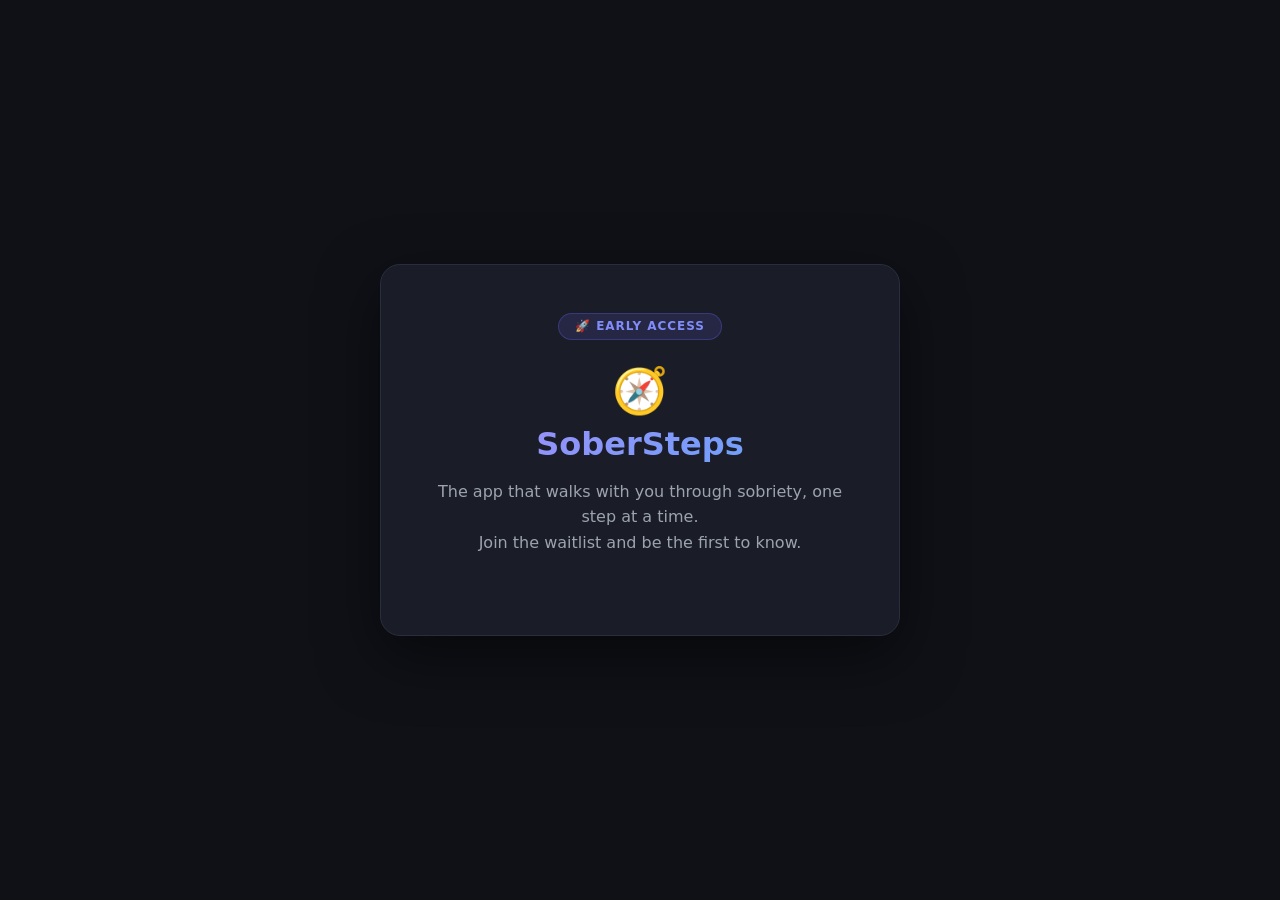
==== index.html @ 9f57e14a "Translate to English + fix form redirect" ====
<!DOCTYPE html>
<html lang="en">
<head>
  <meta charset="UTF-8" />
  <meta name="viewport" content="width=device-width, initial-scale=1.0" />
  <title>SoberSteps – Join the Waitlist</title>
  <style>
    *, *::before, *::after { box-sizing: border-box; margin: 0; padding: 0; }

    body {
      font-family: 'Segoe UI', system-ui, sans-serif;
      background: #0f1117;
      color: #f0f0f0;
      min-height: 100vh;
      display: flex;
      align-items: center;
      justify-content: center;
      padding: 2rem 1rem;
    }

    .card {
      background: #1a1d27;
      border: 1px solid #2a2d3e;
      border-radius: 20px;
      max-width: 520px;
      width: 100%;
      padding: 3rem 2.5rem;
      text-align: center;
      box-shadow: 0 20px 60px rgba(0,0,0,0.5);
    }

    .badge {
      display: inline-block;
      background: rgba(99,102,241,0.15);
      color: #818cf8;
      border: 1px solid rgba(99,102,241,0.3);
      border-radius: 999px;
      font-size: 0.75rem;
      font-weight: 600;
      letter-spacing: 0.08em;
      text-transform: uppercase;
      padding: 0.35rem 1rem;
      margin-bottom: 1.5rem;
    }

    .logo {
      font-size: 2.8rem;
      margin-bottom: 0.5rem;
    }

    h1 {
      font-size: 2rem;
      font-weight: 800;
      background: linear-gradient(135deg, #a78bfa, #60a5fa);
      -webkit-background-clip: text;
      -webkit-text-fill-color: transparent;
      background-clip: text;
      margin-bottom: 1rem;
    }

    p.sub {
      color: #9ca3af;
      font-size: 1rem;
      line-height: 1.6;
      margin-bottom: 2rem;
    }

    form {
      display: flex;
      flex-direction: column;
      gap: 0.75rem;
    }

    input[type="email"] {
      width: 100%;
      padding: 0.9rem 1.2rem;
      border-radius: 12px;
      border: 1px solid #2a2d3e;
      background: #0f1117;
      color: #f0f0f0;
      font-size: 1rem;
      outline: none;
      transition: border-color 0.2s;
    }

    input[type="email"]:focus {
      border-color: #6366f1;
    }

    input[type="email"]::placeholder { color: #4b5563; }

    button[type="submit"] {
      width: 100%;
      padding: 0.9rem;
      border-radius: 12px;
      border: none;
      background: linear-gradient(135deg, #6366f1, #3b82f6);
      color: #fff;
      font-size: 1rem;
      font-weight: 700;
      cursor: pointer;
      transition: opacity 0.2s, transform 0.1s;
    }

    button[type="submit"]:hover { opacity: 0.9; transform: translateY(-1px); }
    button[type="submit"]:active { transform: translateY(0); }

    .note {
      margin-top: 1rem;
      font-size: 0.78rem;
      color: #4b5563;
    }

    .features {
      display: flex;
      justify-content: center;
      gap: 1.5rem;
      margin-top: 2.5rem;
      flex-wrap: wrap;
    }

    .feature {
      font-size: 0.82rem;
      color: #6b7280;
      display: flex;
      align-items: center;
      gap: 0.4rem;
    }

    .feature span.icon { font-size: 1rem; }
  </style>
</head>
<body>
  <div class="card">
    <div class="badge">🚀 Early Access</div>
    <div class="logo">🧭</div>
    <h1>SoberSteps</h1>
    <p class="sub">
      The app that walks with you through sobriety, one step at a time.<br>
      Join the waitlist and be the first to know.
    </p>

    <form
      action="https://78a0c427.sibforms.com/serve/[base64]"
      method="POST"
      target="_blank"
    >
      <input
        type="email"
        name="EMAIL"
        placeholder="Your email add
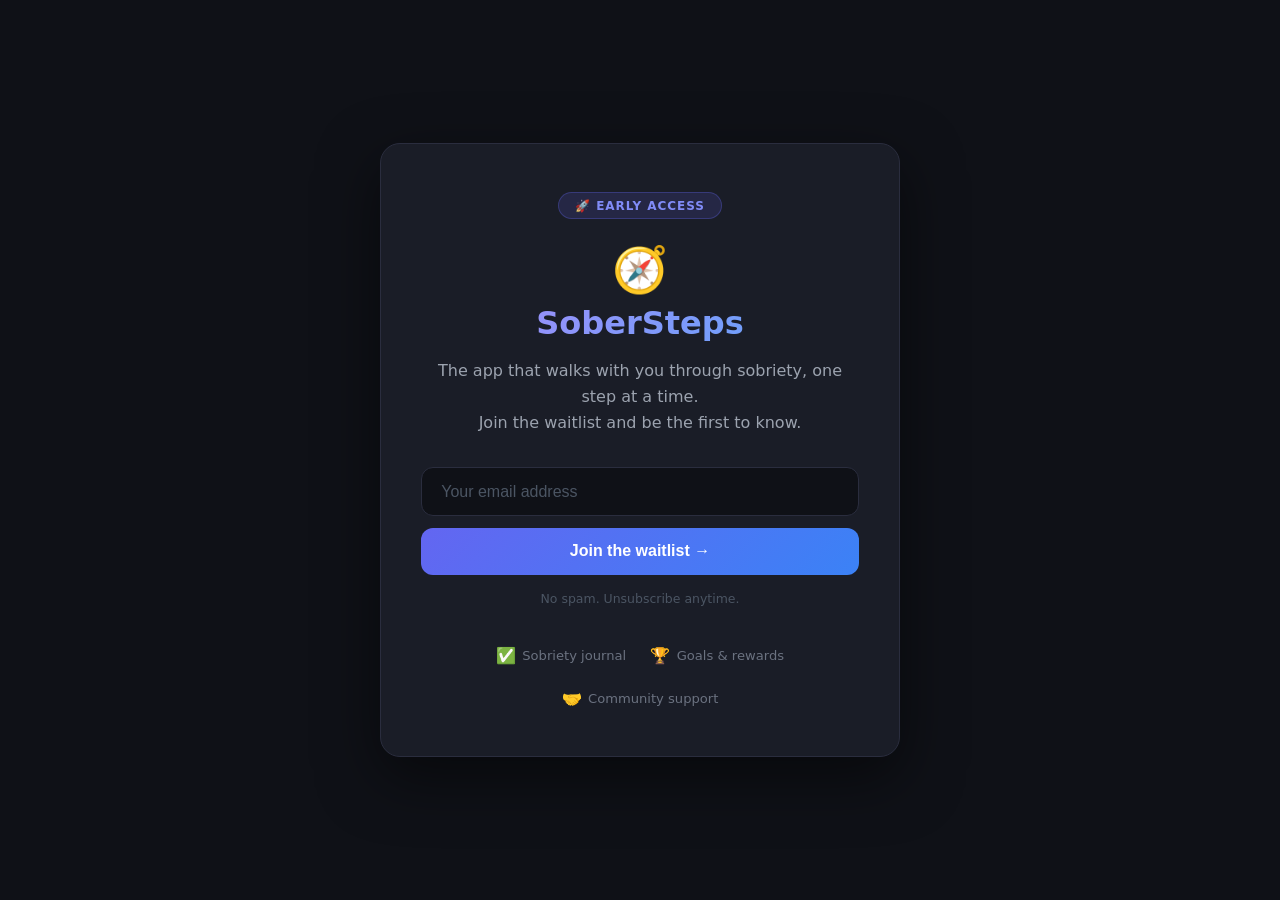
==== commit 94cdb6be: "Translate to English + fix form redirect" ====
--- a/index.html
+++ b/index.html
@@ -148,4 +148,20 @@
       <input
         type="email"
         name="EMAIL"
-        placeholder="Your email add
+        placeholder="Your email address"
+        required
+        autocomplete="email"
+      />
+      <button type="submit">Join the waitlist →</button>
+    </form>
+
+    <p class="note">No spam. Unsubscribe anytime.</p>
+
+    <div class="features">
+      <div class="feature"><span class="icon">✅</span> Sobriety journal</div>
+      <div class="feature"><span class="icon">🏆</span> Goals & rewards</div>
+      <div class="feature"><span class="icon">🤝</span> Community support</div>
+    </div>
+  </div>
+</body>
+</html>
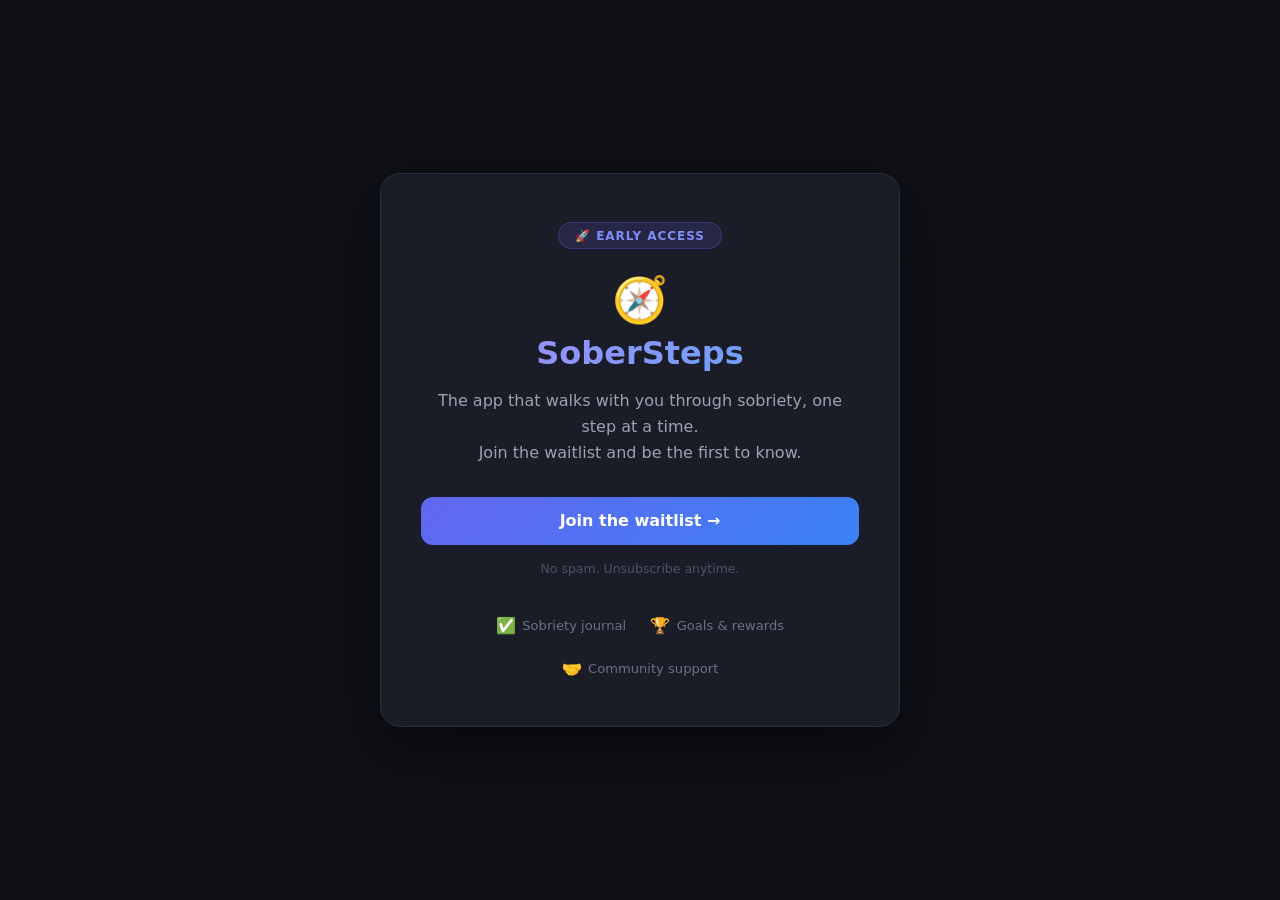
==== commit 96297bf3: "Redirect Join waitlist to landing page Made-with: Cursor" ====
--- a/index.html
+++ b/index.html
@@ -65,31 +65,8 @@
       margin-bottom: 2rem;
     }
 
-    form {
-      display: flex;
-      flex-direction: column;
-      gap: 0.75rem;
-    }
-
-    input[type="email"] {
-      width: 100%;
-      padding: 0.9rem 1.2rem;
-      border-radius: 12px;
-      border: 1px solid #2a2d3e;
-      background: #0f1117;
-      color: #f0f0f0;
-      font-size: 1rem;
-      outline: none;
-      transition: border-color 0.2s;
-    }
-
-    input[type="email"]:focus {
-      border-color: #6366f1;
-    }
-
-    input[type="email"]::placeholder { color: #4b5563; }
-
-    button[type="submit"] {
+    .cta-btn {
+      display: block;
       width: 100%;
       padding: 0.9rem;
       border-radius: 12px;
@@ -100,10 +77,12 @@
       font-weight: 700;
       cursor: pointer;
       transition: opacity 0.2s, transform 0.1s;
+      text-align: center;
+      text-decoration: none;
     }
 
-    button[type="submit"]:hover { opacity: 0.9; transform: translateY(-1px); }
-    button[type="submit"]:active { transform: translateY(0); }
+    .cta-btn:hover { opacity: 0.9; transform: translateY(-1px); }
+    .cta-btn:active { transform: translateY(0); }
 
     .note {
       margin-top: 1rem;
@@ -140,20 +119,7 @@
       Join the waitlist and be the first to know.
     </p>
 
-    <form
-      action="https://78a0c427.sibforms.com/serve/[base64]"
-      method="POST"
-      target="_blank"
-    >
-      <input
-        type="email"
-        name="EMAIL"
-        placeholder="Your email address"
-        required
-        autocomplete="email"
-      />
-      <button type="submit">Join the waitlist →</button>
-    </form>
+    <a href="https://soberstepsdev.github.io/sobersteps-landing/" class="cta-btn">Join the waitlist →</a>
 
     <p class="note">No spam. Unsubscribe anytime.</p>
 
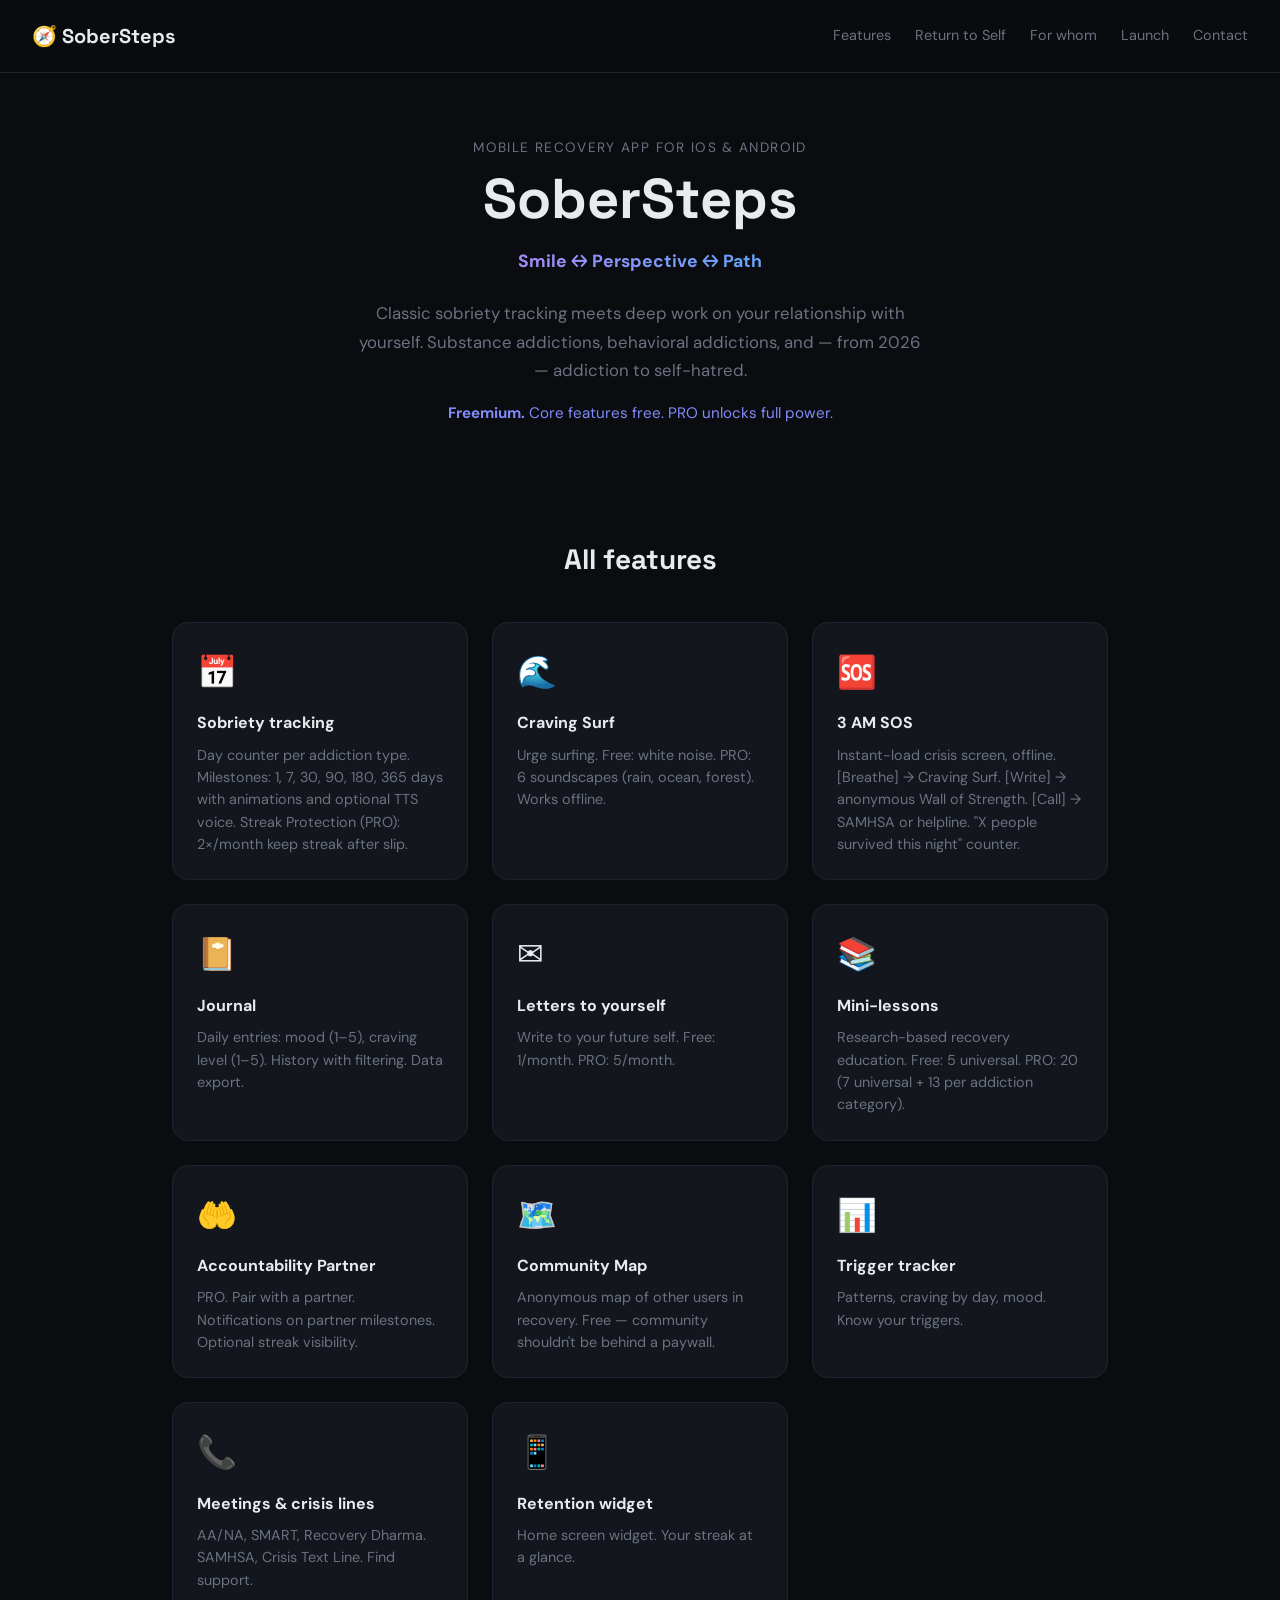
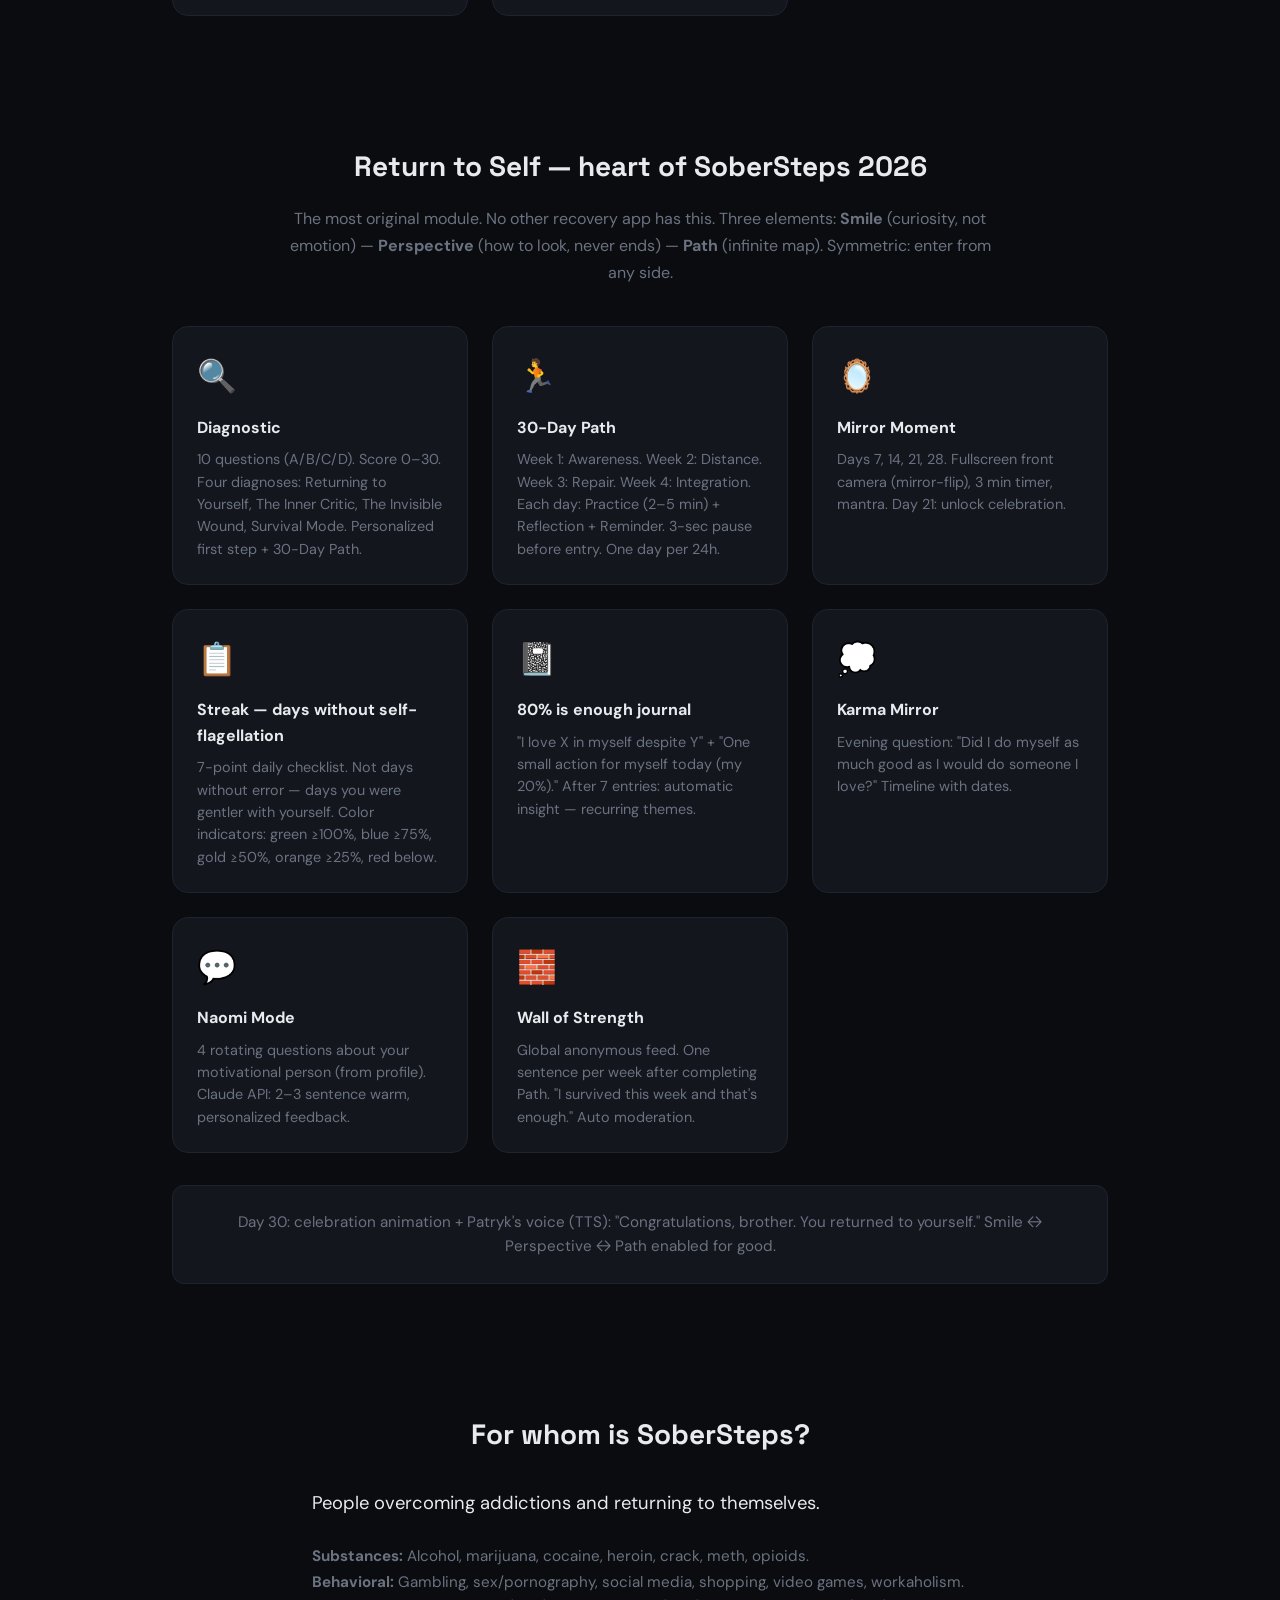
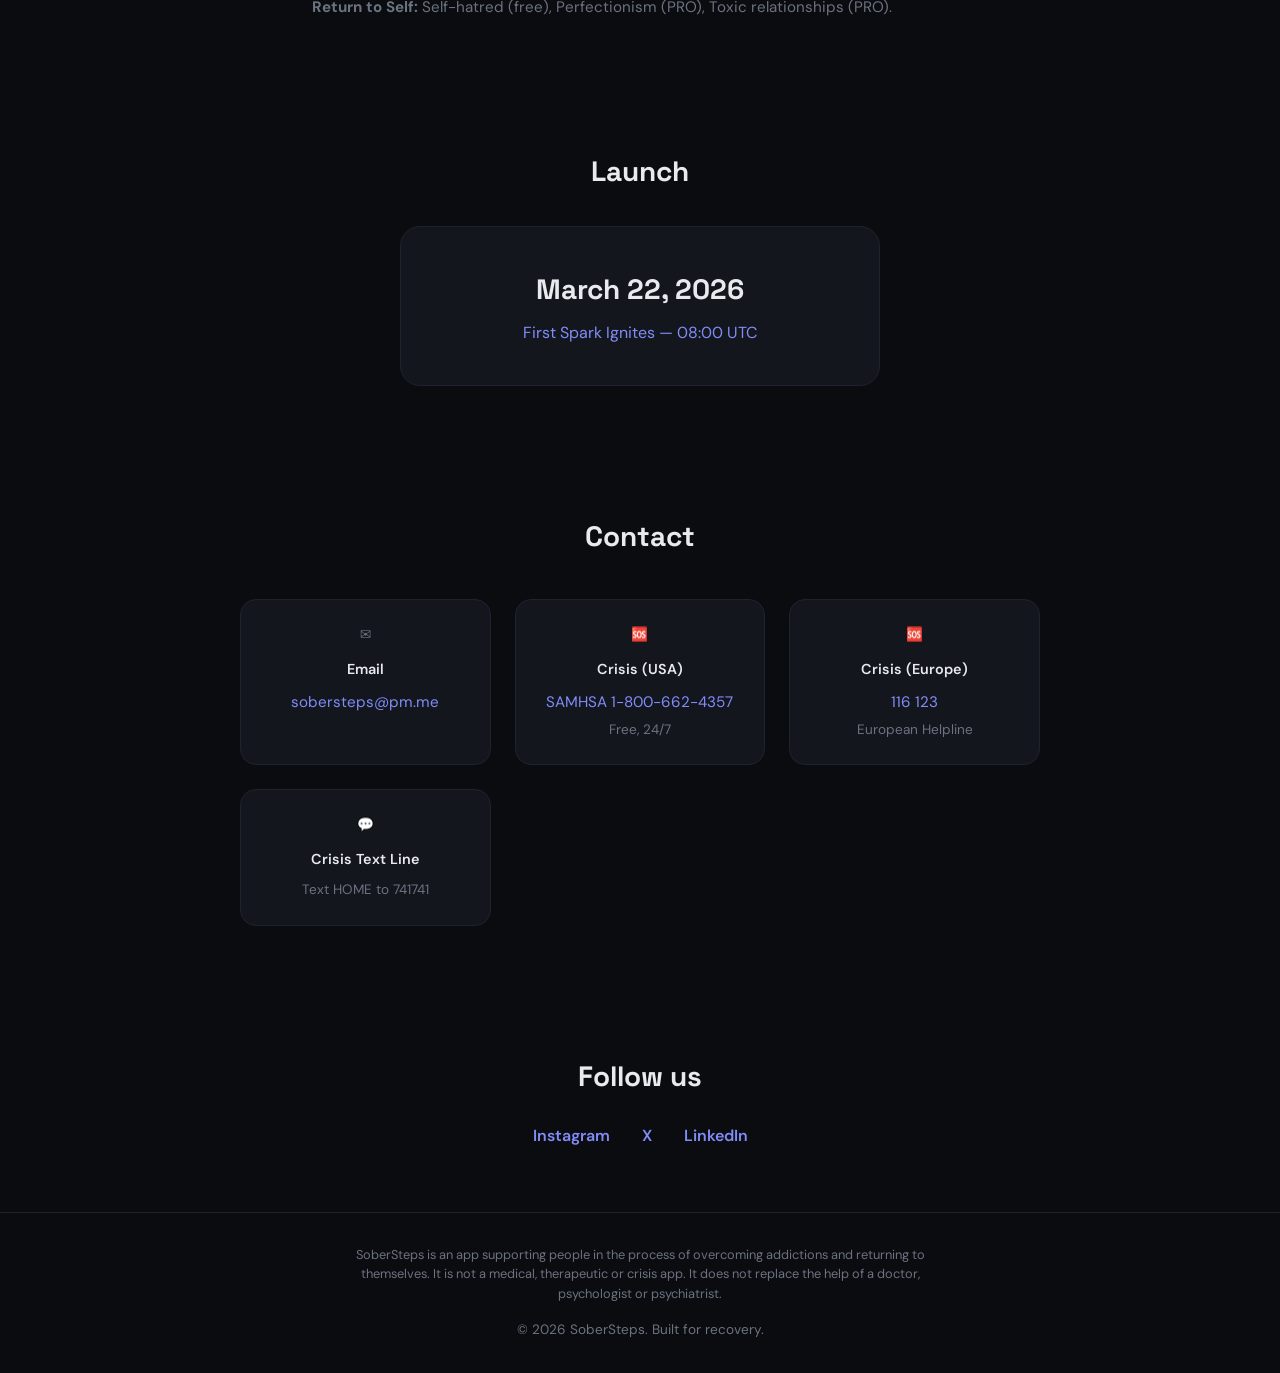
==== commit c985eaaf: "Replace waitlist with full landing page — soberstepsdev.github.io/sobersteps Made-with: Cursor" ====
--- a/index.html
+++ b/index.html
@@ -3,131 +3,202 @@
 <head>
   <meta charset="UTF-8" />
   <meta name="viewport" content="width=device-width, initial-scale=1.0" />
-  <title>SoberSteps – Join the Waitlist</title>
-  <style>
-    *, *::before, *::after { box-sizing: border-box; margin: 0; padding: 0; }
-
-    body {
-      font-family: 'Segoe UI', system-ui, sans-serif;
-      background: #0f1117;
-      color: #f0f0f0;
-      min-height: 100vh;
-      display: flex;
-      align-items: center;
-      justify-content: center;
-      padding: 2rem 1rem;
-    }
-
-    .card {
-      background: #1a1d27;
-      border: 1px solid #2a2d3e;
-      border-radius: 20px;
-      max-width: 520px;
-      width: 100%;
-      padding: 3rem 2.5rem;
-      text-align: center;
-      box-shadow: 0 20px 60px rgba(0,0,0,0.5);
-    }
-
-    .badge {
-      display: inline-block;
-      background: rgba(99,102,241,0.15);
-      color: #818cf8;
-      border: 1px solid rgba(99,102,241,0.3);
-      border-radius: 999px;
-      font-size: 0.75rem;
-      font-weight: 600;
-      letter-spacing: 0.08em;
-      text-transform: uppercase;
-      padding: 0.35rem 1rem;
-      margin-bottom: 1.5rem;
-    }
-
-    .logo {
-      font-size: 2.8rem;
-      margin-bottom: 0.5rem;
-    }
-
-    h1 {
-      font-size: 2rem;
-      font-weight: 800;
-      background: linear-gradient(135deg, #a78bfa, #60a5fa);
-      -webkit-background-clip: text;
-      -webkit-text-fill-color: transparent;
-      background-clip: text;
-      margin-bottom: 1rem;
-    }
-
-    p.sub {
-      color: #9ca3af;
-      font-size: 1rem;
-      line-height: 1.6;
-      margin-bottom: 2rem;
-    }
-
-    .cta-btn {
-      display: block;
-      width: 100%;
-      padding: 0.9rem;
-      border-radius: 12px;
-      border: none;
-      background: linear-gradient(135deg, #6366f1, #3b82f6);
-      color: #fff;
-      font-size: 1rem;
-      font-weight: 700;
-      cursor: pointer;
-      transition: opacity 0.2s, transform 0.1s;
-      text-align: center;
-      text-decoration: none;
-    }
-
-    .cta-btn:hover { opacity: 0.9; transform: translateY(-1px); }
-    .cta-btn:active { transform: translateY(0); }
-
-    .note {
-      margin-top: 1rem;
-      font-size: 0.78rem;
-      color: #4b5563;
-    }
-
-    .features {
-      display: flex;
-      justify-content: center;
-      gap: 1.5rem;
-      margin-top: 2.5rem;
-      flex-wrap: wrap;
-    }
-
-    .feature {
-      font-size: 0.82rem;
-      color: #6b7280;
-      display: flex;
-      align-items: center;
-      gap: 0.4rem;
-    }
-
-    .feature span.icon { font-size: 1rem; }
-  </style>
+  <meta name="description" content="SoberSteps — Recovery app for substance and behavioral addictions. Sobriety tracking, 3 AM SOS, Craving Surf, Return to Self. Launching March 22, 2026." />
+  <title>SoberSteps — Your Sobriety Companion</title>
+  <link rel="preconnect" href="https://fonts.googleapis.com">
+  <link rel="preconnect" href="https://fonts.gstatic.com" crossorigin>
+  <link href="https://fonts.googleapis.com/css2?family=DM+Sans:wght@400;600;700&family=Space+Grotesk:wght@700&display=swap" rel="stylesheet">
+  <link rel="stylesheet" href="style.css" />
 </head>
 <body>
-  <div class="card">
-    <div class="badge">🚀 Early Access</div>
-    <div class="logo">🧭</div>
-    <h1>SoberSteps</h1>
-    <p class="sub">
-      The app that walks with you through sobriety, one step at a time.<br>
-      Join the waitlist and be the first to know.
-    </p>
-
-    <a href="https://soberstepsdev.github.io/sobersteps-landing/" class="cta-btn">Join the waitlist →</a>
-
-    <p class="note">No spam. Unsubscribe anytime.</p>
-
-    <div class="features">
-      <div class="feature"><span class="icon">✅</span> Sobriety journal</div>
-      <div class="feature"><span class="icon">🏆</span> Goals & rewards</div>
-      <div class="feature"><span class="icon">🤝</span> Community support</div>
-    </div>
-  </div>
+  <header class="header">
+    <a href="/" class="logo">🧭 SoberSteps</a>
+    <nav>
+      <a href="#features">Features</a>
+      <a href="#return-to-self">Return to Self</a>
+      <a href="#for-whom">For whom</a>
+      <a href="#launch">Launch</a>
+      <a href="#contact">Contact</a>
+    </nav>
+  </header>
+
+  <main>
+    <section class="intro">
+      <p class="intro-tagline">Mobile recovery app for iOS & Android</p>
+      <h1>SoberSteps</h1>
+      <p class="intro-philosophy"><span class="philosophy">Smile ↔ Perspective ↔ Path</span></p>
+      <p class="intro-desc">Classic sobriety tracking meets deep work on your relationship with yourself. Substance addictions, behavioral addictions, and — from 2026 — addiction to self-hatred.</p>
+      <p class="intro-model"><strong>Freemium.</strong> Core features free. PRO unlocks full power.</p>
+    </section>
+
+    <section id="features" class="features">
+      <h2>All features</h2>
+      <div class="feature-grid">
+        <div class="feature-card">
+          <span class="feature-icon">📅</span>
+          <h3>Sobriety tracking</h3>
+          <p>Day counter per addiction type. Milestones: 1, 7, 30, 90, 180, 365 days with animations and optional TTS voice. Streak Protection (PRO): 2×/month keep streak after slip.</p>
+        </div>
+        <div class="feature-card">
+          <span class="feature-icon">🌊</span>
+          <h3>Craving Surf</h3>
+          <p>Urge surfing. Free: white noise. PRO: 6 soundscapes (rain, ocean, forest). Works offline.</p>
+        </div>
+        <div class="feature-card">
+          <span class="feature-icon">🆘</span>
+          <h3>3 AM SOS</h3>
+          <p>Instant-load crisis screen, offline. [Breathe] → Craving Surf. [Write] → anonymous Wall of Strength. [Call] → SAMHSA or helpline. "X people survived this night" counter.</p>
+        </div>
+        <div class="feature-card">
+          <span class="feature-icon">📔</span>
+          <h3>Journal</h3>
+          <p>Daily entries: mood (1–5), craving level (1–5). History with filtering. Data export.</p>
+        </div>
+        <div class="feature-card">
+          <span class="feature-icon">✉️</span>
+          <h3>Letters to yourself</h3>
+          <p>Write to your future self. Free: 1/month. PRO: 5/month.</p>
+        </div>
+        <div class="feature-card">
+          <span class="feature-icon">📚</span>
+          <h3>Mini-lessons</h3>
+          <p>Research-based recovery education. Free: 5 universal. PRO: 20 (7 universal + 13 per addiction category).</p>
+        </div>
+        <div class="feature-card">
+          <span class="feature-icon">🤲</span>
+          <h3>Accountability Partner</h3>
+          <p>PRO. Pair with a partner. Notifications on partner milestones. Optional streak visibility.</p>
+        </div>
+        <div class="feature-card">
+          <span class="feature-icon">🗺️</span>
+          <h3>Community Map</h3>
+          <p>Anonymous map of other users in recovery. Free — community shouldn't be behind a paywall.</p>
+        </div>
+        <div class="feature-card">
+          <span class="feature-icon">📊</span>
+          <h3>Trigger tracker</h3>
+          <p>Patterns, craving by day, mood. Know your triggers.</p>
+        </div>
+        <div class="feature-card">
+          <span class="feature-icon">📞</span>
+          <h3>Meetings & crisis lines</h3>
+          <p>AA/NA, SMART, Recovery Dharma. SAMHSA, Crisis Text Line. Find support.</p>
+        </div>
+        <div class="feature-card">
+          <span class="feature-icon">📱</span>
+          <h3>Retention widget</h3>
+          <p>Home screen widget. Your streak at a glance.</p>
+        </div>
+      </div>
+    </section>
+
+    <section id="return-to-self" class="return-to-self">
+      <h2>Return to Self — heart of SoberSteps 2026</h2>
+      <p class="rts-intro">The most original module. No other recovery app has this. Three elements: <strong>Smile</strong> (curiosity, not emotion) — <strong>Perspective</strong> (how to look, never ends) — <strong>Path</strong> (infinite map). Symmetric: enter from any side.</p>
+      <div class="feature-grid">
+        <div class="feature-card">
+          <span class="feature-icon">🔍</span>
+          <h3>Diagnostic</h3>
+          <p>10 questions (A/B/C/D). Score 0–30. Four diagnoses: Returning to Yourself, The Inner Critic, The Invisible Wound, Survival Mode. Personalized first step + 30-Day Path.</p>
+        </div>
+        <div class="feature-card">
+          <span class="feature-icon">🏃</span>
+          <h3>30-Day Path</h3>
+          <p>Week 1: Awareness. Week 2: Distance. Week 3: Repair. Week 4: Integration. Each day: Practice (2–5 min) + Reflection + Reminder. 3-sec pause before entry. One day per 24h.</p>
+        </div>
+        <div class="feature-card">
+          <span class="feature-icon">🪞</span>
+          <h3>Mirror Moment</h3>
+          <p>Days 7, 14, 21, 28. Fullscreen front camera (mirror-flip), 3 min timer, mantra. Day 21: unlock celebration.</p>
+        </div>
+        <div class="feature-card">
+          <span class="feature-icon">📋</span>
+          <h3>Streak — days without self-flagellation</h3>
+          <p>7-point daily checklist. Not days without error — days you were gentler with yourself. Color indicators: green ≥100%, blue ≥75%, gold ≥50%, orange ≥25%, red below.</p>
+        </div>
+        <div class="feature-card">
+          <span class="feature-icon">📓</span>
+          <h3>80% is enough journal</h3>
+          <p>"I love X in myself despite Y" + "One small action for myself today (my 20%)." After 7 entries: automatic insight — recurring themes.</p>
+        </div>
+        <div class="feature-card">
+          <span class="feature-icon">💭</span>
+          <h3>Karma Mirror</h3>
+          <p>Evening question: "Did I do myself as much good as I would do someone I love?" Timeline with dates.</p>
+        </div>
+        <div class="feature-card">
+          <span class="feature-icon">💬</span>
+          <h3>Naomi Mode</h3>
+          <p>4 rotating questions about your motivational person (from profile). Claude API: 2–3 sentence warm, personalized feedback.</p>
+        </div>
+        <div class="feature-card">
+          <span class="feature-icon">🧱</span>
+          <h3>Wall of Strength</h3>
+          <p>Global anonymous feed. One sentence per week after completing Path. "I survived this week and that's enough." Auto moderation.</p>
+        </div>
+      </div>
+      <p class="rts-unlock">Day 30: celebration animation + Patryk's voice (TTS): "Congratulations, brother. You returned to yourself." Smile ↔ Perspective ↔ Path enabled for good.</p>
+    </section>
+
+    <section id="for-whom" class="for-whom">
+      <h2>For whom is SoberSteps?</h2>
+      <div class="for-whom-content">
+        <p class="lead">People overcoming addictions and returning to themselves.</p>
+        <p><strong>Substances:</strong> Alcohol, marijuana, cocaine, heroin, crack, meth, opioids.<br>
+        <strong>Behavioral:</strong> Gambling, sex/pornography, social media, shopping, video games, workaholism.<br>
+        <strong>Return to Self:</strong> Self-hatred (free), Perfectionism (PRO), Toxic relationships (PRO).</p>
+      </div>
+    </section>
+
+    <section id="launch" class="launch">
+      <h2>Launch</h2>
+      <div class="launch-card">
+        <p class="launch-date">March 22, 2026</p>
+        <p class="launch-phrase">First Spark Ignites — 08:00 UTC</p>
+      </div>
+    </section>
+
+    <section id="contact" class="contact">
+      <h2>Contact</h2>
+      <div class="contact-grid">
+        <div class="contact-card">
+          <span class="contact-icon">✉️</span>
+          <h3>Email</h3>
+          <a href="mailto:sobersteps@pm.me">sobersteps@pm.me</a>
+        </div>
+        <div class="contact-card">
+          <span class="contact-icon">🆘</span>
+          <h3>Crisis (USA)</h3>
+          <a href="tel:1-800-662-4357">SAMHSA 1-800-662-4357</a>
+          <span class="contact-note">Free, 24/7</span>
+        </div>
+        <div class="contact-card">
+          <span class="contact-icon">🆘</span>
+          <h3>Crisis (Europe)</h3>
+          <a href="tel:116123">116 123</a>
+          <span class="contact-note">European Helpline</span>
+        </div>
+        <div class="contact-card">
+          <span class="contact-icon">💬</span>
+          <h3>Crisis Text Line</h3>
+          <span>Text HOME to 741741</span>
+        </div>
+      </div>
+    </section>
+
+    <section class="social">
+      <h2>Follow us</h2>
+      <div class="social-links">
+        <a href="https://www.instagram.com/sobersteps2026/" target="_blank" rel="noopener noreferrer" aria-label="Instagram">Instagram</a>
+        <a href="https://x.com/SoberStepsApp" target="_blank" rel="noopener noreferrer" aria-label="X (Twitter)">X</a>
+        <a href="https://www.linkedin.com/in/patryk-topolski-6674483b4/" target="_blank" rel="noopener noreferrer" aria-label="LinkedIn">LinkedIn</a>
+      </div>
+    </section>
+  </main>
+
+  <footer class="footer">
+    <p class="disclaimer">SoberSteps is an app supporting people in the process of overcoming addictions and returning to themselves. It is not a medical, therapeutic or crisis app. It does not replace the help of a doctor, psychologist or psychiatrist.</p>
+    <p>© 2026 SoberSteps. Built for recovery.</p>
+  </footer>
 </body>
 </html>
--- a/style.css
+++ b/style.css
@@ -0,0 +1,350 @@
+*, *::before, *::after { box-sizing: border-box; margin: 0; padding: 0; }
+
+:root {
+  --bg: #0a0c10;
+  --card: #13161d;
+  --border: #1e2330;
+  --text: #e8eaed;
+  --muted: #6b7280;
+  --accent: #6366f1;
+  --accent-light: #818cf8;
+  --gradient: linear-gradient(135deg, #a78bfa, #60a5fa);
+}
+
+html { scroll-behavior: smooth; }
+
+body {
+  font-family: 'DM Sans', system-ui, sans-serif;
+  background: var(--bg);
+  color: var(--text);
+  min-height: 100vh;
+  line-height: 1.6;
+}
+
+.header {
+  display: flex;
+  justify-content: space-between;
+  align-items: center;
+  padding: 1.25rem 2rem;
+  border-bottom: 1px solid var(--border);
+  position: sticky;
+  top: 0;
+  background: rgba(10, 12, 16, 0.9);
+  backdrop-filter: blur(8px);
+}
+
+.logo {
+  font-family: 'Space Grotesk', sans-serif;
+  font-weight: 700;
+  font-size: 1.25rem;
+  color: var(--text);
+  text-decoration: none;
+}
+
+.header nav {
+  display: flex;
+  gap: 1.5rem;
+}
+
+.header nav a {
+  color: var(--muted);
+  text-decoration: none;
+  font-size: 0.9rem;
+  transition: color 0.2s;
+}
+
+.header nav a:hover { color: var(--text); }
+
+/* Intro — no hero/waitlist */
+.intro {
+  padding: 4rem 2rem 3rem;
+  text-align: center;
+  max-width: 640px;
+  margin: 0 auto;
+}
+
+.intro-tagline {
+  font-size: 0.85rem;
+  color: var(--muted);
+  text-transform: uppercase;
+  letter-spacing: 0.1em;
+  margin-bottom: 0.5rem;
+}
+
+.intro h1 {
+  font-family: 'Space Grotesk', sans-serif;
+  font-size: clamp(2.5rem, 6vw, 3.5rem);
+  font-weight: 700;
+  line-height: 1.15;
+  margin-bottom: 1rem;
+}
+
+.intro-philosophy {
+  margin-bottom: 1.5rem;
+}
+
+.intro-philosophy .philosophy {
+  background: var(--gradient);
+  -webkit-background-clip: text;
+  -webkit-text-fill-color: transparent;
+  background-clip: text;
+  font-weight: 700;
+  font-size: 1.1rem;
+}
+
+.intro-desc {
+  color: var(--muted);
+  font-size: 1.05rem;
+  line-height: 1.7;
+  margin-bottom: 1rem;
+}
+
+.intro-model {
+  color: var(--accent-light);
+  font-size: 0.95rem;
+}
+
+.features {
+  padding: 4rem 2rem;
+  max-width: 1000px;
+  margin: 0 auto;
+}
+
+.features h2 {
+  font-family: 'Space Grotesk', sans-serif;
+  font-size: 1.75rem;
+  text-align: center;
+  margin-bottom: 2.5rem;
+}
+
+.feature-grid {
+  display: grid;
+  grid-template-columns: repeat(auto-fit, minmax(220px, 1fr));
+  gap: 1.5rem;
+}
+
+.feature-card {
+  background: var(--card);
+  border: 1px solid var(--border);
+  border-radius: 16px;
+  padding: 1.5rem;
+}
+
+.feature-icon {
+  font-size: 2rem;
+  display: block;
+  margin-bottom: 0.75rem;
+}
+
+.feature-card h3 {
+  font-size: 1rem;
+  font-weight: 700;
+  margin-bottom: 0.5rem;
+}
+
+.feature-card p {
+  color: var(--muted);
+  font-size: 0.9rem;
+  line-height: 1.55;
+}
+
+/* For whom */
+.for-whom {
+  padding: 4rem 2rem;
+  max-width: 720px;
+  margin: 0 auto;
+}
+
+.for-whom h2 {
+  font-family: 'Space Grotesk', sans-serif;
+  font-size: 1.75rem;
+  text-align: center;
+  margin-bottom: 2rem;
+}
+
+.for-whom-content .lead {
+  font-size: 1.15rem;
+  color: var(--text);
+  margin-bottom: 1.5rem;
+}
+
+.for-whom-content p {
+  font-size: 0.95rem;
+  color: var(--muted);
+  line-height: 1.7;
+}
+
+/* Return to Self */
+.return-to-self {
+  padding: 4rem 2rem;
+  max-width: 1000px;
+  margin: 0 auto;
+}
+
+.return-to-self h2 {
+  font-family: 'Space Grotesk', sans-serif;
+  font-size: 1.75rem;
+  text-align: center;
+  margin-bottom: 1rem;
+}
+
+.rts-intro {
+  text-align: center;
+  max-width: 720px;
+  margin: 0 auto 2.5rem;
+  color: var(--muted);
+  font-size: 1rem;
+  line-height: 1.7;
+}
+
+.rts-unlock {
+  margin-top: 2rem;
+  padding: 1.5rem;
+  background: var(--card);
+  border: 1px solid var(--border);
+  border-radius: 12px;
+  text-align: center;
+  color: var(--muted);
+  font-size: 0.95rem;
+}
+
+/* Launch */
+.launch {
+  padding: 4rem 2rem;
+}
+
+.launch h2 {
+  font-family: 'Space Grotesk', sans-serif;
+  font-size: 1.75rem;
+  text-align: center;
+  margin-bottom: 2rem;
+}
+
+.launch-card {
+  max-width: 480px;
+  margin: 0 auto;
+  background: var(--card);
+  border: 1px solid var(--border);
+  border-radius: 20px;
+  padding: 2.5rem;
+  text-align: center;
+}
+
+.launch-date {
+  font-family: 'Space Grotesk', sans-serif;
+  font-size: 1.75rem;
+  font-weight: 700;
+  margin-bottom: 0.5rem;
+}
+
+.launch-phrase {
+  color: var(--accent-light);
+  font-size: 1rem;
+}
+
+/* Contact */
+.contact {
+  padding: 4rem 2rem;
+}
+
+.contact h2 {
+  font-family: 'Space Grotesk', sans-serif;
+  font-size: 1.75rem;
+  text-align: center;
+  margin-bottom: 2.5rem;
+}
+
+.contact-grid {
+  display: grid;
+  grid-template-columns: repeat(auto-fit, minmax(200px, 1fr));
+  gap: 1.5rem;
+  max-width: 800px;
+  margin: 0 auto;
+}
+
+.contact-card {
+  background: var(--card);
+  border: 1px solid var(--border);
+  border-radius: 16px;
+  padding: 1.5rem;
+  text-align: center;
+}
+
+.contact-icon {
+  font-size: 1.5rem;
+  display: block;
+  margin-bottom: 0.75rem;
+}
+
+.contact-card h3 {
+  font-size: 0.9rem;
+  font-weight: 600;
+  margin-bottom: 0.5rem;
+}
+
+.contact-card a {
+  color: var(--accent-light);
+  text-decoration: none;
+  font-size: 0.95rem;
+}
+
+.contact-card a:hover {
+  text-decoration: underline;
+}
+
+.contact-card span {
+  display: block;
+  color: var(--muted);
+  font-size: 0.85rem;
+}
+
+.contact-note {
+  font-size: 0.75rem;
+  margin-top: 0.25rem;
+}
+
+/* Social */
+.social {
+  padding: 4rem 2rem;
+}
+
+.social h2 {
+  font-family: 'Space Grotesk', sans-serif;
+  font-size: 1.75rem;
+  text-align: center;
+  margin-bottom: 1.5rem;
+}
+
+.social-links {
+  display: flex;
+  justify-content: center;
+  gap: 2rem;
+  flex-wrap: wrap;
+}
+
+.social-links a {
+  color: var(--accent-light);
+  text-decoration: none;
+  font-weight: 600;
+  transition: color 0.2s;
+}
+
+.social-links a:hover {
+  color: var(--text);
+}
+
+/* Footer */
+.footer {
+  padding: 2rem;
+  text-align: center;
+  color: var(--muted);
+  font-size: 0.85rem;
+  border-top: 1px solid var(--border);
+}
+
+.footer .disclaimer {
+  max-width: 600px;
+  margin: 0 auto 1rem;
+  font-size: 0.8rem;
+  line-height: 1.5;
+}
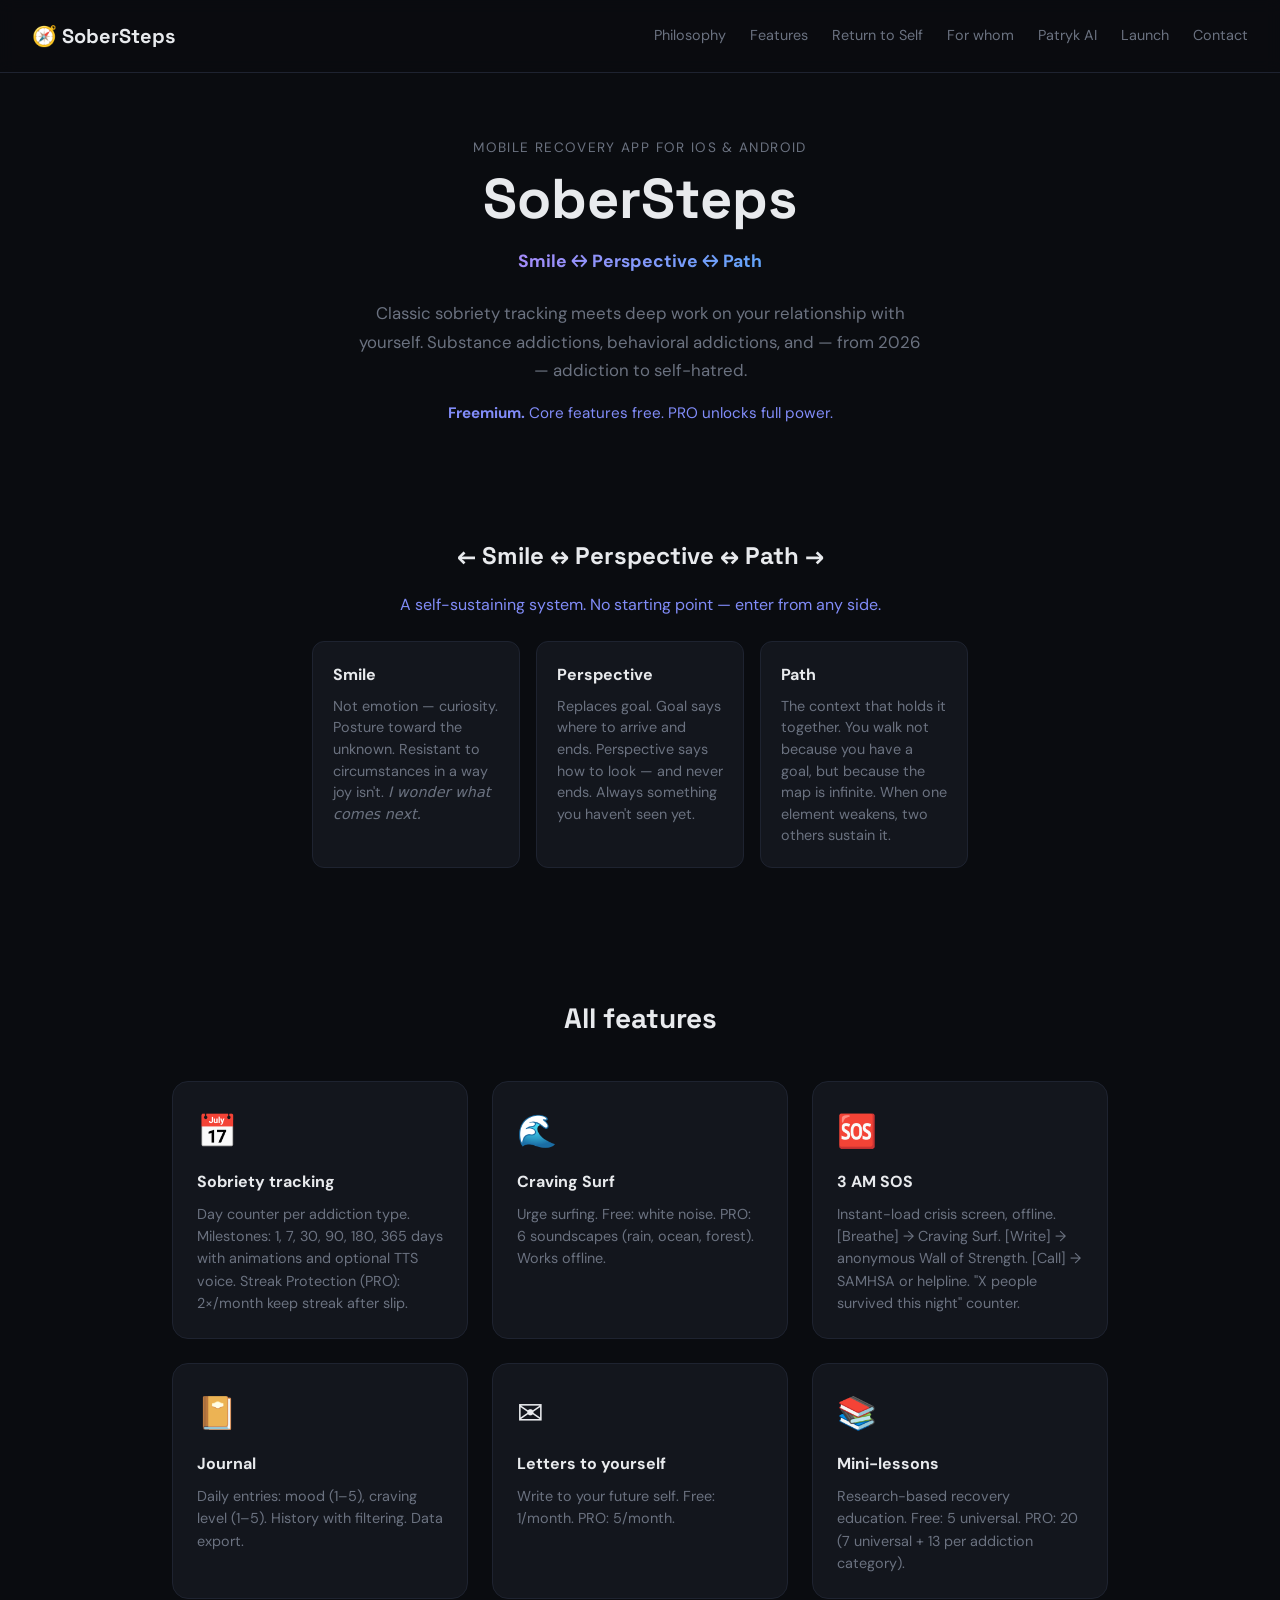
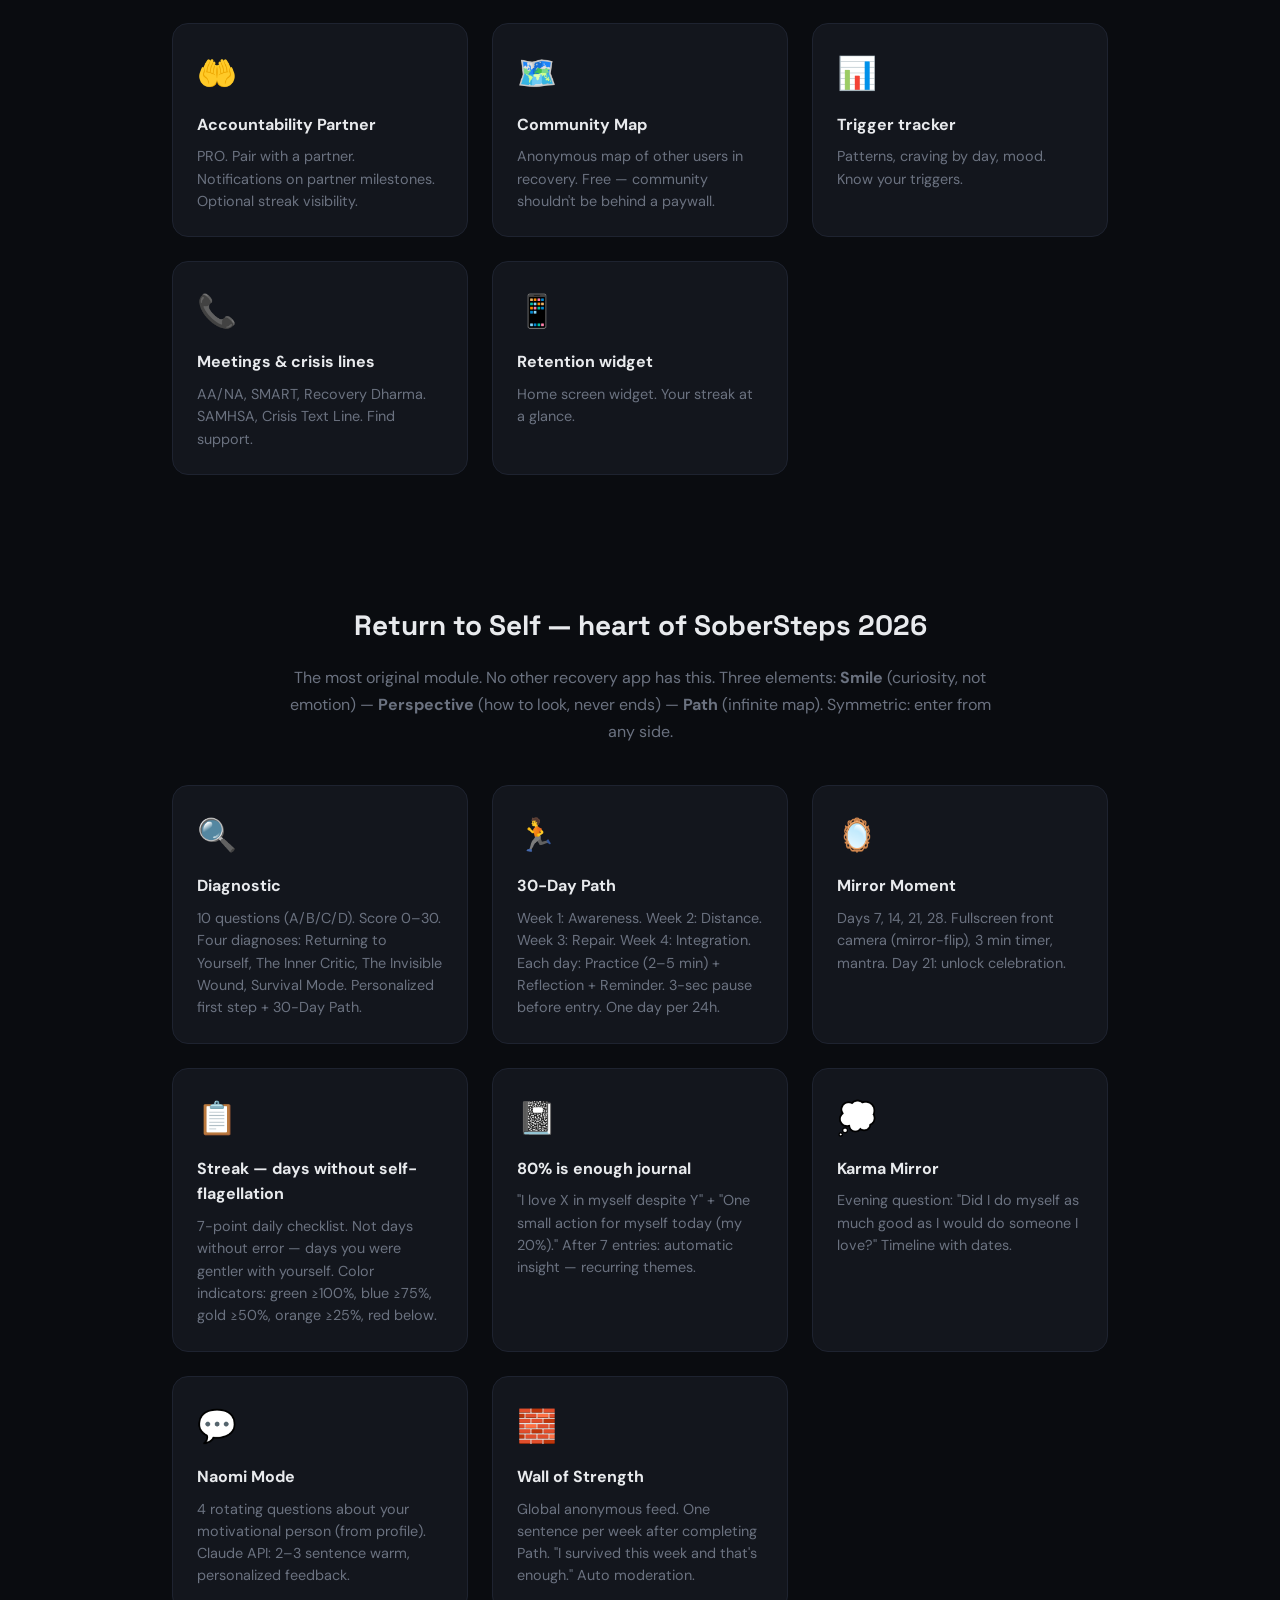
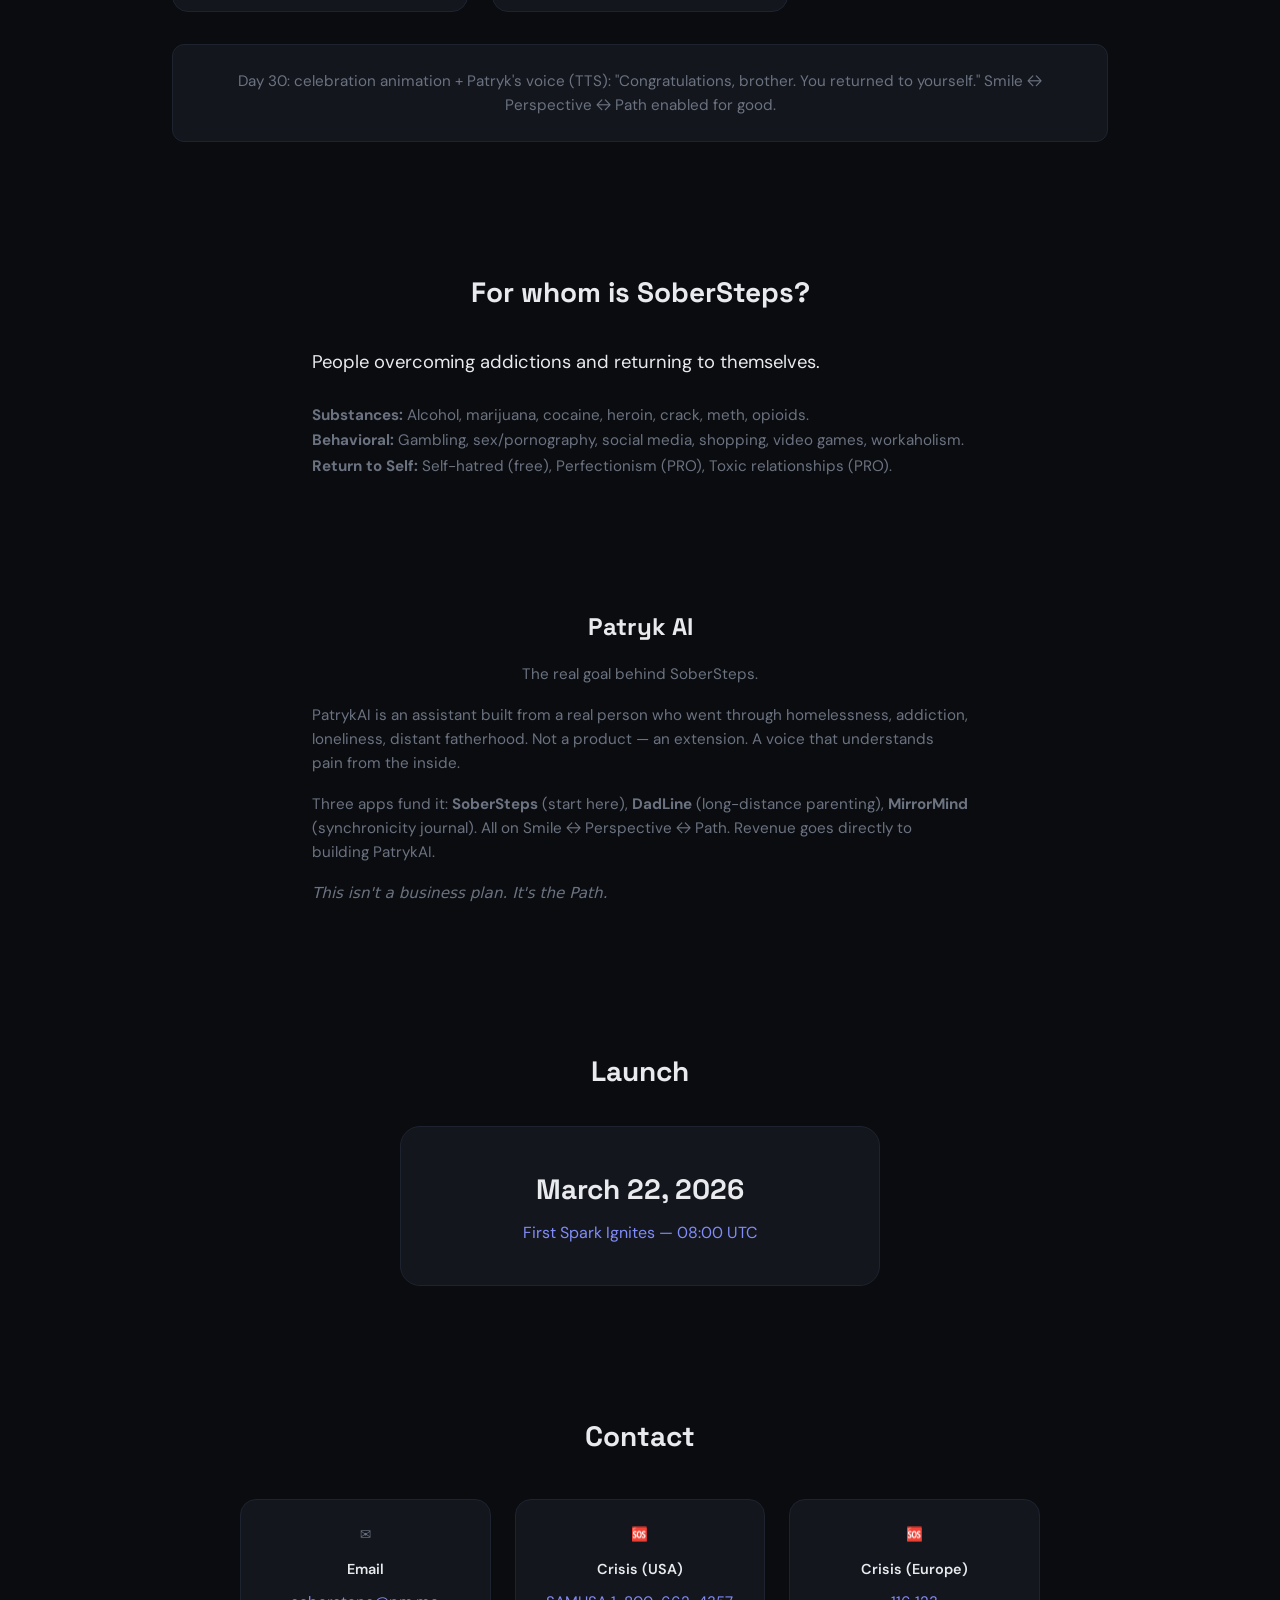
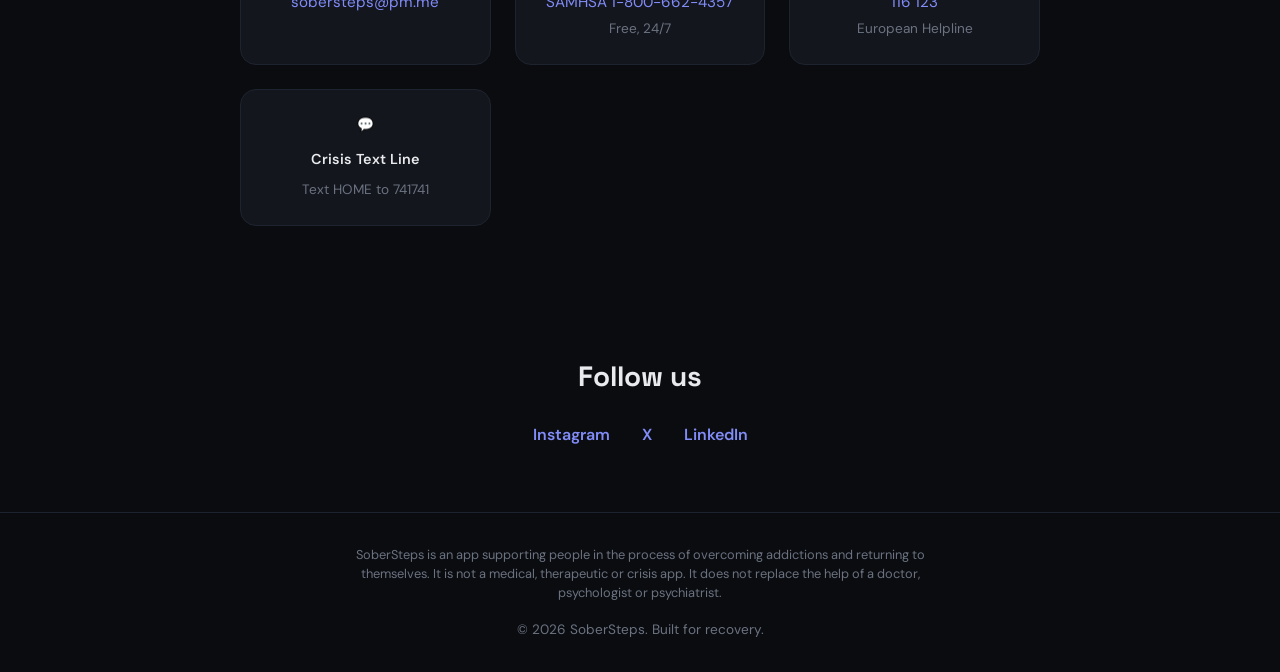
==== commit f4bc9331: "Add Philosophy and Patryk AI sections Made-with: Cursor" ====
--- a/index.html
+++ b/index.html
@@ -14,9 +14,11 @@
   <header class="header">
     <a href="/" class="logo">🧭 SoberSteps</a>
     <nav>
+      <a href="#philosophy">Philosophy</a>
       <a href="#features">Features</a>
       <a href="#return-to-self">Return to Self</a>
       <a href="#for-whom">For whom</a>
+      <a href="#patryk-ai">Patryk AI</a>
       <a href="#launch">Launch</a>
       <a href="#contact">Contact</a>
     </nav>
@@ -31,6 +33,16 @@
       <p class="intro-model"><strong>Freemium.</strong> Core features free. PRO unlocks full power.</p>
     </section>
 
+    <section id="philosophy" class="philosophy-section">
+      <h2>← Smile ↔ Perspective ↔ Path →</h2>
+      <p class="phil-lead">A self-sustaining system. No starting point — enter from any side.</p>
+      <div class="phil-grid">
+        <div class="phil-card"><h3>Smile</h3><p>Not emotion — curiosity. Posture toward the unknown. Resistant to circumstances in a way joy isn't. <em>I wonder what comes next.</em></p></div>
+        <div class="phil-card"><h3>Perspective</h3><p>Replaces goal. Goal says where to arrive and ends. Perspective says how to look — and never ends. Always something you haven't seen yet.</p></div>
+        <div class="phil-card"><h3>Path</h3><p>The context that holds it together. You walk not because you have a goal, but because the map is infinite. When one element weakens, two others sustain it.</p></div>
+      </div>
+    </section>
+
     <section id="features" class="features">
       <h2>All features</h2>
       <div class="feature-grid">
@@ -150,6 +162,14 @@
       </div>
     </section>
 
+    <section id="patryk-ai" class="patryk-ai">
+      <h2>Patryk AI</h2>
+      <p class="patryk-lead">The real goal behind SoberSteps.</p>
+      <p>PatrykAI is an assistant built from a real person who went through homelessness, addiction, loneliness, distant fatherhood. Not a product — an extension. A voice that understands pain from the inside.</p>
+      <p>Three apps fund it: <strong>SoberSteps</strong> (start here), <strong>DadLine</strong> (long-distance parenting), <strong>MirrorMind</strong> (synchronicity journal). All on Smile ↔ Perspective ↔ Path. Revenue goes directly to building PatrykAI.</p>
+      <p><em>This isn't a business plan. It's the Path.</em></p>
+    </section>
+
     <section id="launch" class="launch">
       <h2>Launch</h2>
       <div class="launch-card">
--- a/style.css
+++ b/style.css
@@ -104,6 +104,26 @@
   font-size: 0.95rem;
 }
 
+.philosophy-section, .patryk-ai {
+  padding: 4rem 2rem;
+  max-width: 720px;
+  margin: 0 auto;
+}
+
+.philosophy-section h2, .patryk-ai h2 {
+  font-family: 'Space Grotesk', sans-serif;
+  font-size: 1.5rem;
+  text-align: center;
+  margin-bottom: 1rem;
+}
+
+.phil-lead, .patryk-lead { text-align: center; color: var(--accent-light); margin-bottom: 1.5rem; }
+.phil-grid { display: grid; grid-template-columns: repeat(auto-fit, minmax(200px, 1fr)); gap: 1rem; margin-top: 1.5rem; }
+.phil-card { background: var(--card); border: 1px solid var(--border); border-radius: 12px; padding: 1.25rem; }
+.phil-card h3 { font-size: 1rem; margin-bottom: 0.5rem; }
+.phil-card p { color: var(--muted); font-size: 0.9rem; line-height: 1.5; }
+.patryk-ai p { color: var(--muted); font-size: 0.95rem; line-height: 1.6; margin-bottom: 1rem; }
+
 .features {
   padding: 4rem 2rem;
   max-width: 1000px;
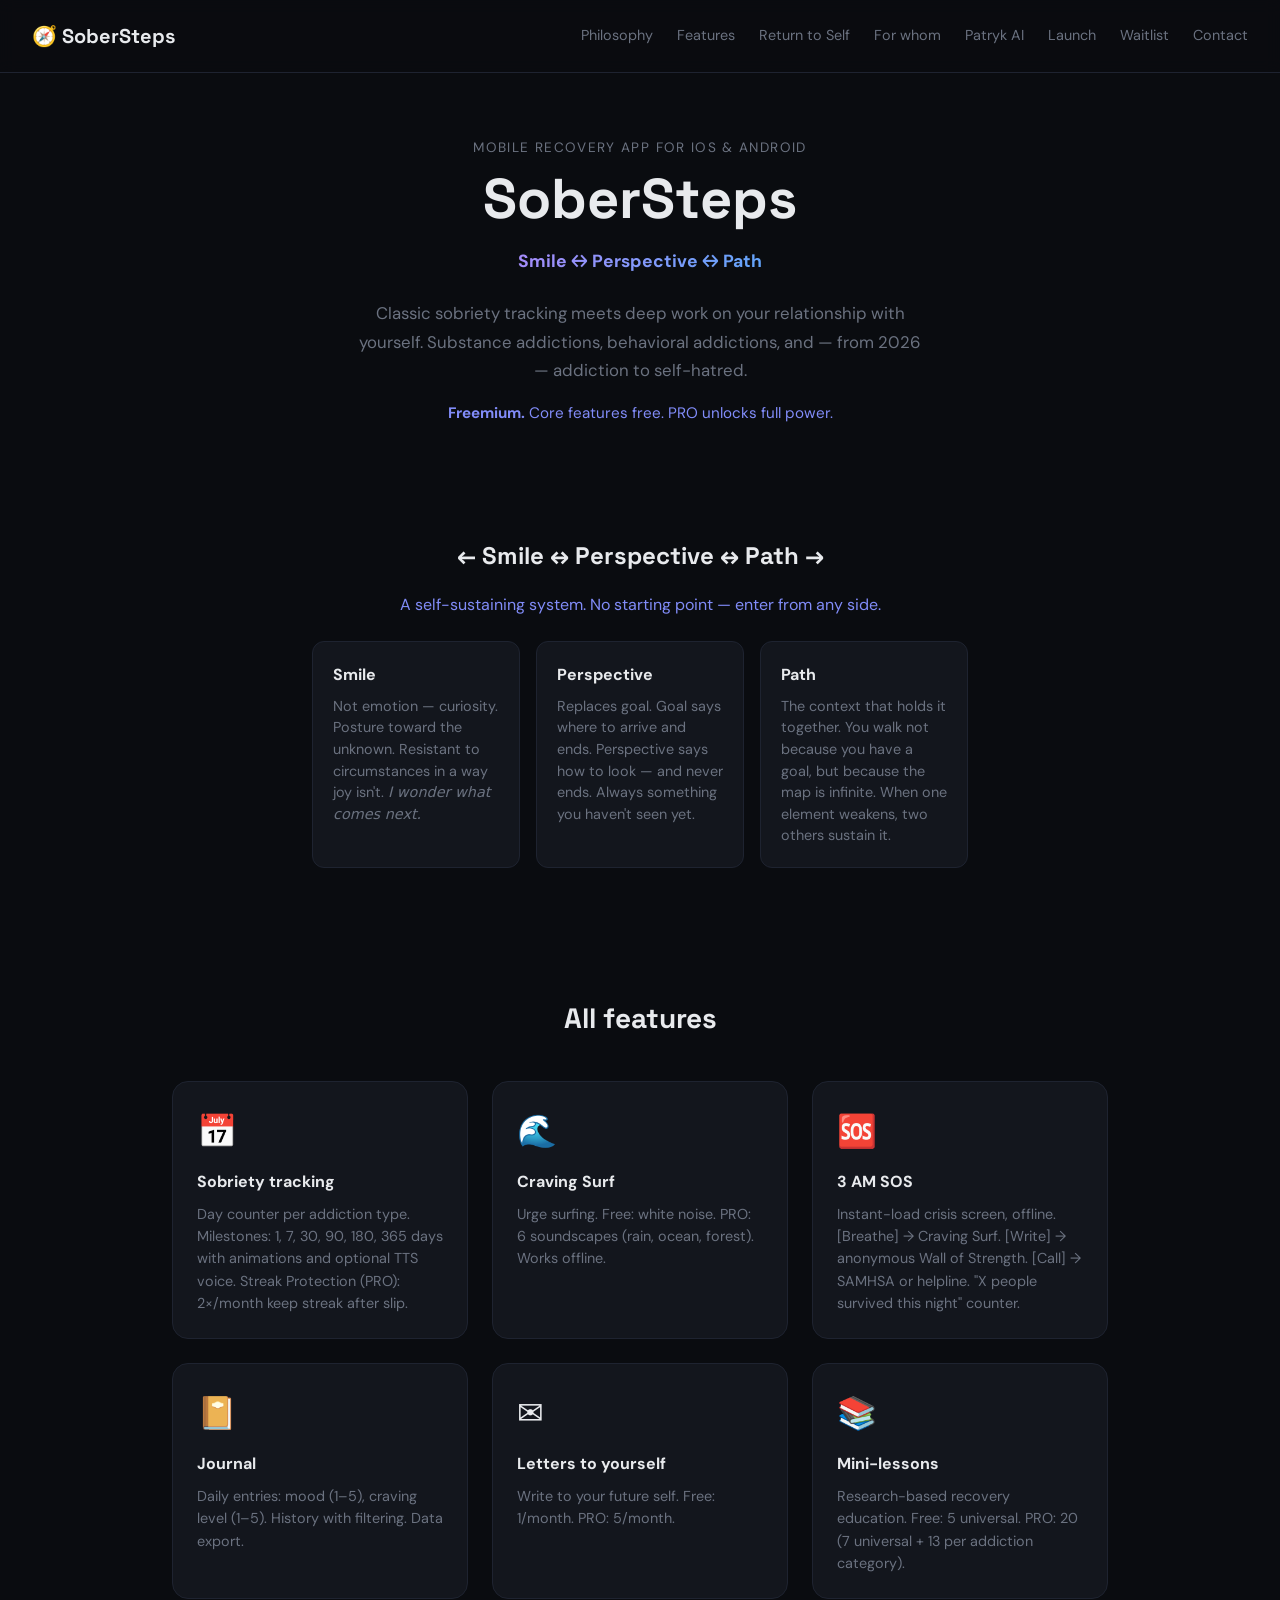
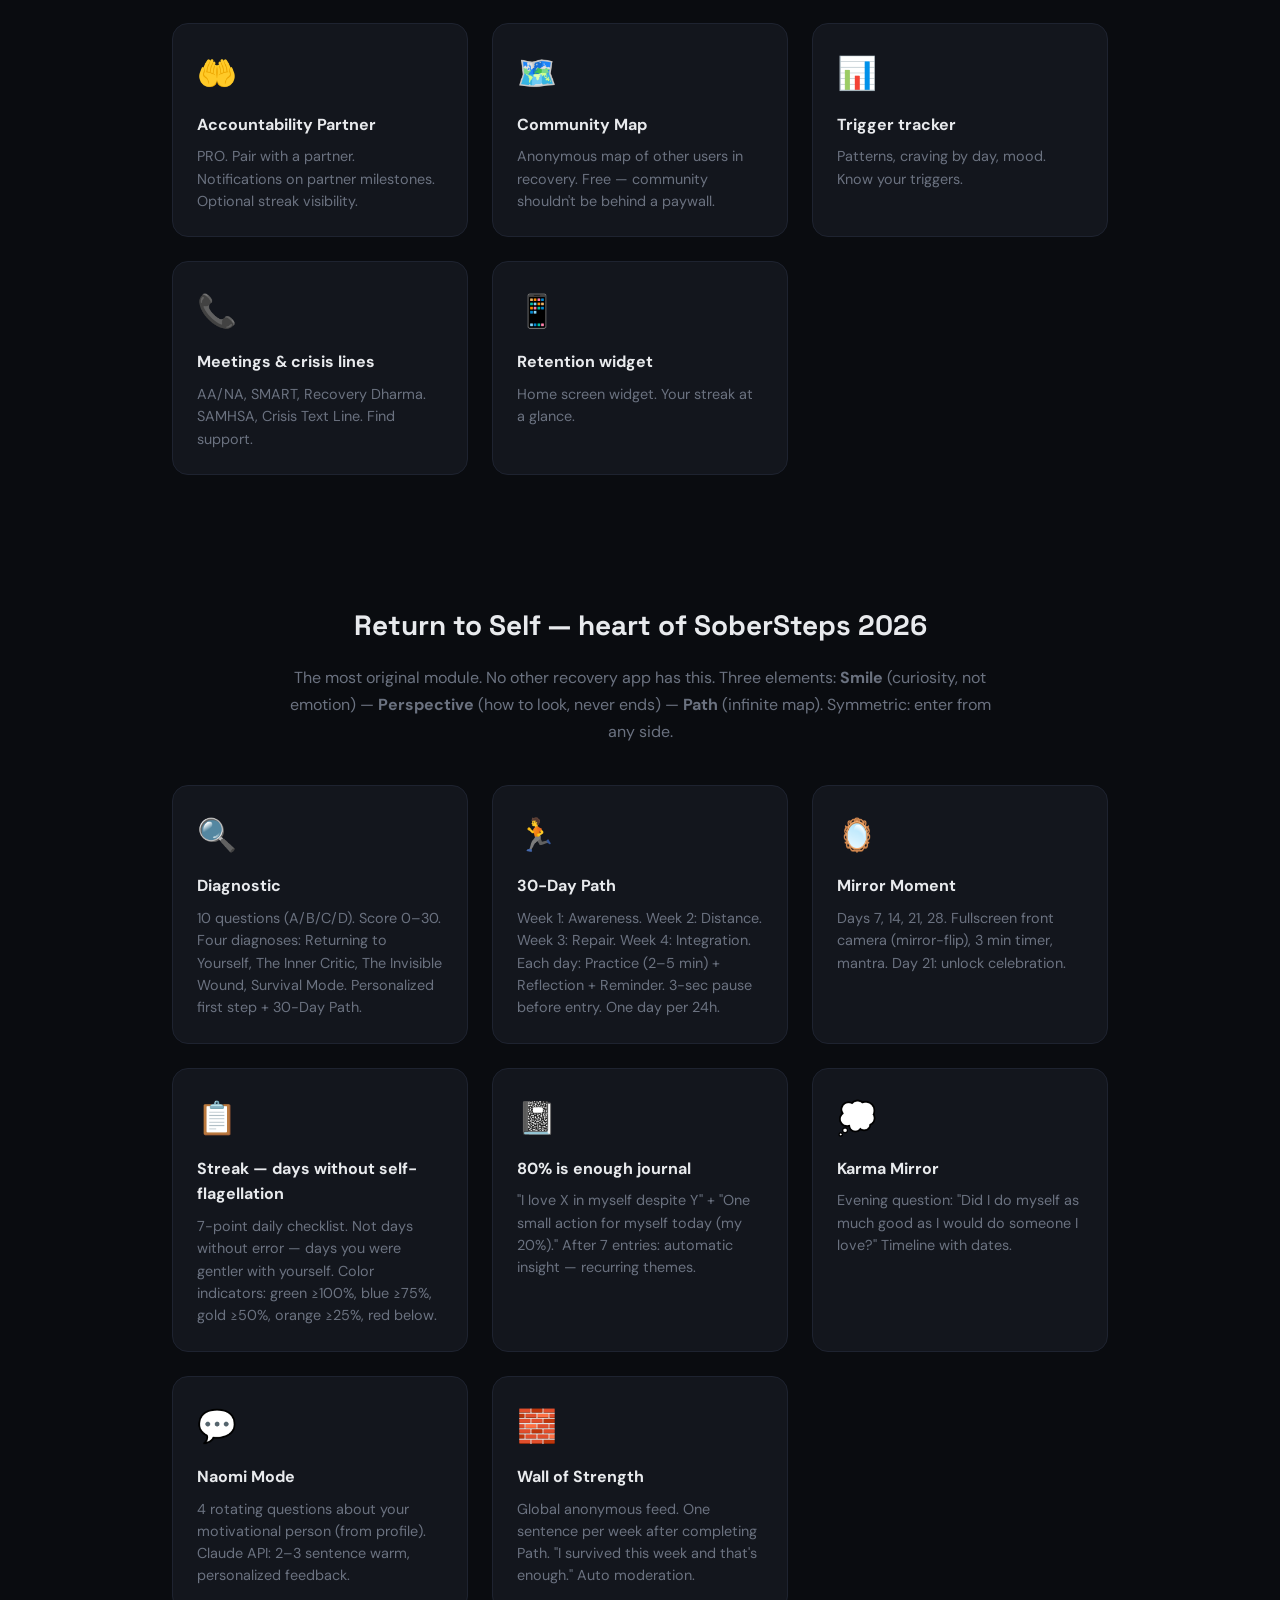
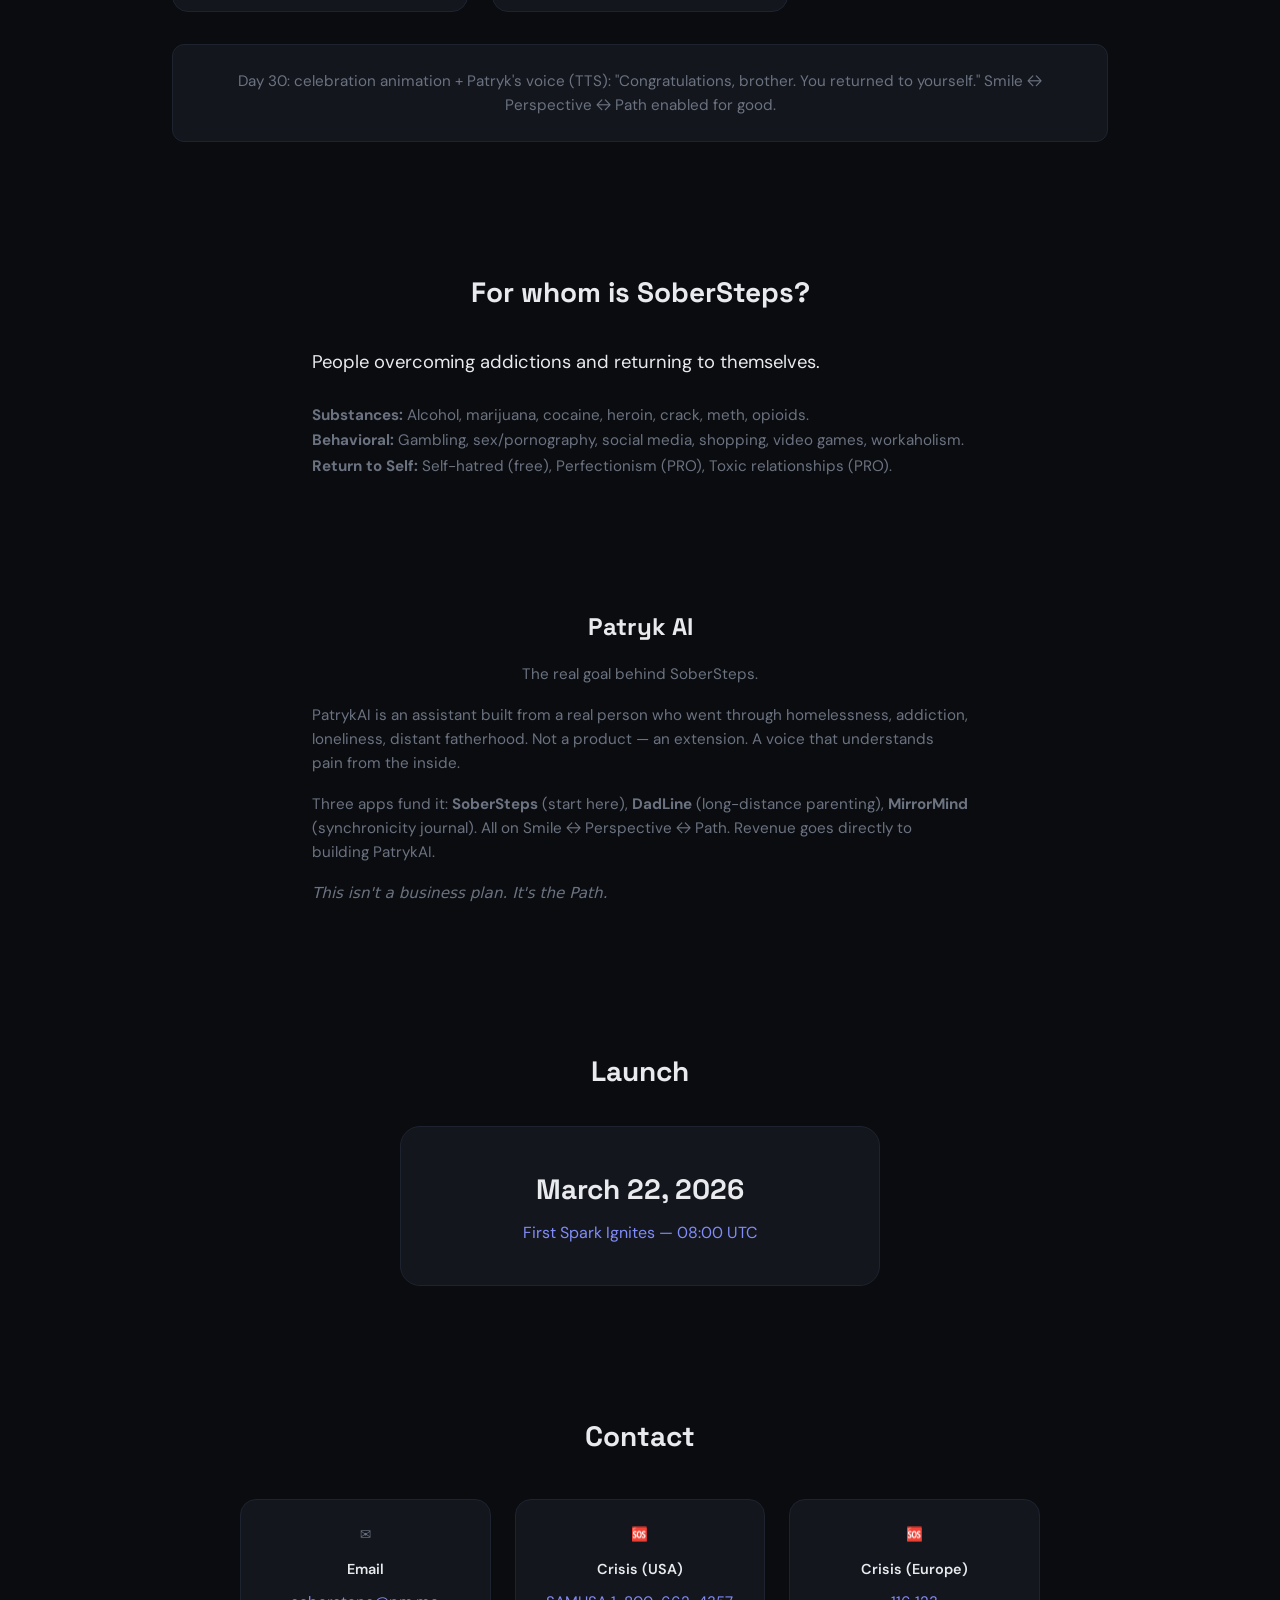
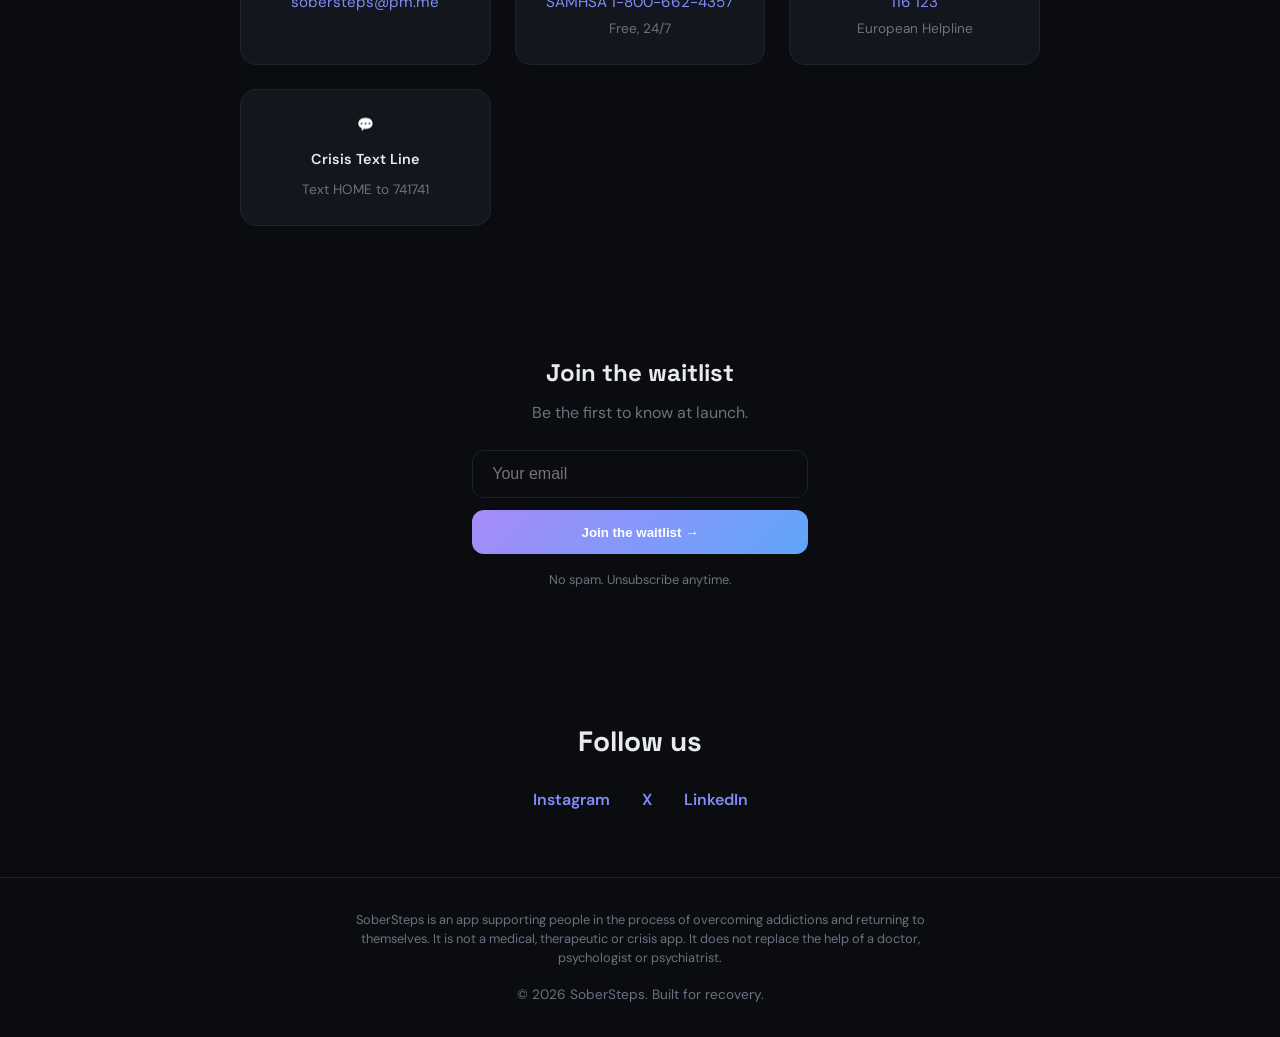
==== commit 597911fc: "Add waitlist section + README link Made-with: Cursor" ====
--- a/index.html
+++ b/index.html
@@ -20,6 +20,7 @@
       <a href="#for-whom">For whom</a>
       <a href="#patryk-ai">Patryk AI</a>
       <a href="#launch">Launch</a>
+      <a href="#waitlist">Waitlist</a>
       <a href="#contact">Contact</a>
     </nav>
   </header>
@@ -206,6 +207,16 @@
       </div>
     </section>
 
+    <section id="waitlist" class="waitlist">
+      <h2>Join the waitlist</h2>
+      <p class="waitlist-desc">Be the first to know at launch.</p>
+      <form action="https://78a0c427.sibforms.com/serve/[base64]" method="POST" target="_blank">
+        <input type="email" name="EMAIL" placeholder="Your email" required autocomplete="email" />
+        <button type="submit">Join the waitlist →</button>
+      </form>
+      <p class="waitlist-note">No spam. Unsubscribe anytime.</p>
+    </section>
+
     <section class="social">
       <h2>Follow us</h2>
       <div class="social-links">
--- a/style.css
+++ b/style.css
@@ -323,6 +323,49 @@
   margin-top: 0.25rem;
 }
 
+/* Waitlist */
+.waitlist {
+  padding: 4rem 2rem;
+  text-align: center;
+  max-width: 400px;
+  margin: 0 auto;
+}
+
+.waitlist h2 {
+  font-family: 'Space Grotesk', sans-serif;
+  font-size: 1.5rem;
+  margin-bottom: 0.5rem;
+}
+
+.waitlist-desc { color: var(--muted); margin-bottom: 1.5rem; }
+
+.waitlist form {
+  display: flex;
+  flex-direction: column;
+  gap: 0.75rem;
+}
+
+.waitlist input[type="email"] {
+  padding: 0.9rem 1.2rem;
+  border-radius: 12px;
+  border: 1px solid var(--border);
+  background: var(--bg);
+  color: var(--text);
+  font-size: 1rem;
+}
+
+.waitlist button[type="submit"] {
+  padding: 0.9rem;
+  border-radius: 12px;
+  border: none;
+  background: var(--gradient);
+  color: #fff;
+  font-weight: 700;
+  cursor: pointer;
+}
+
+.waitlist-note { margin-top: 1rem; font-size: 0.8rem; color: var(--muted); }
+
 /* Social */
 .social {
   padding: 4rem 2rem;
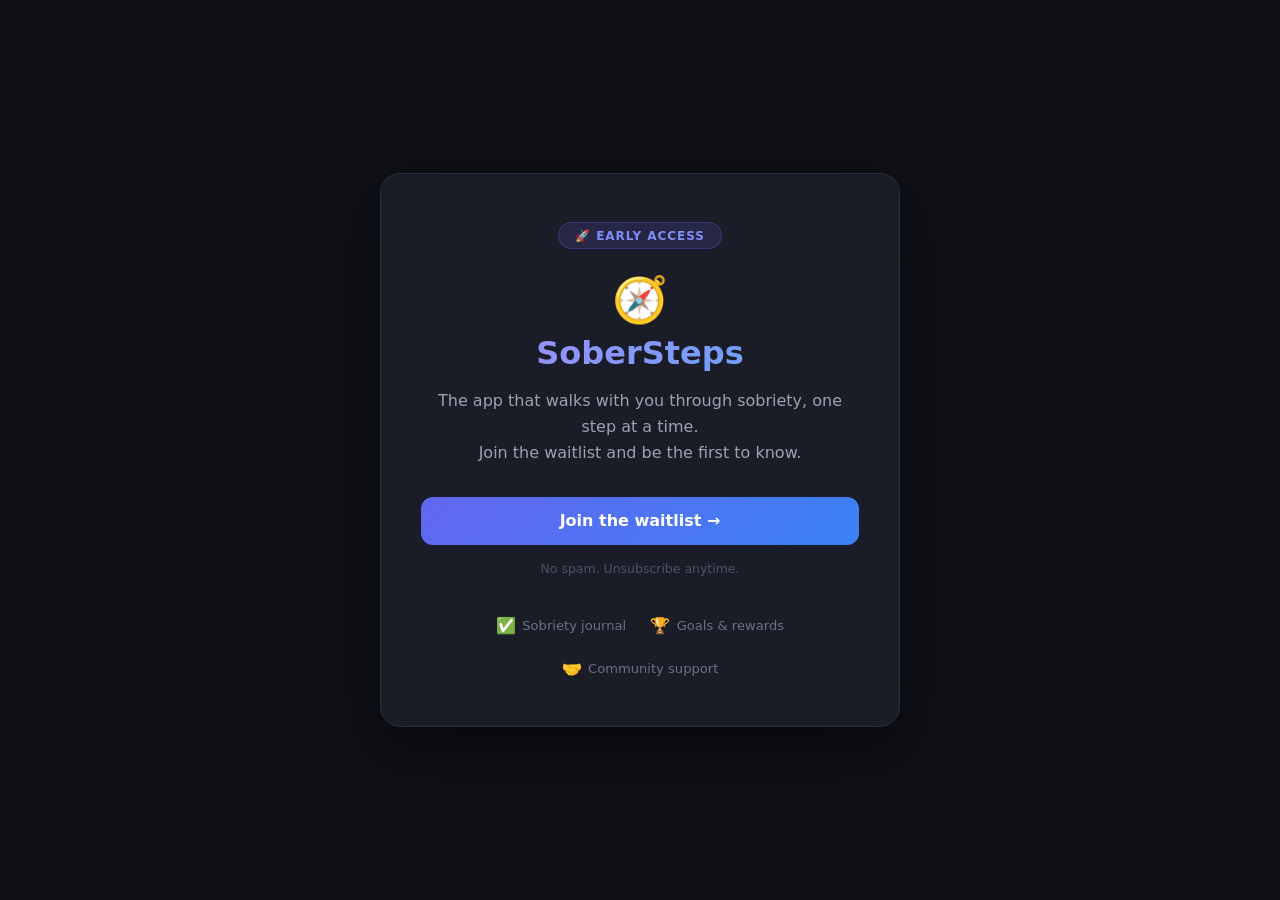
==== commit aa36f702: "Waitlist page: sobersteps = waitlist, button → landing Made-with: Cursor" ====
--- a/index.html
+++ b/index.html
@@ -3,233 +3,36 @@
 <head>
   <meta charset="UTF-8" />
   <meta name="viewport" content="width=device-width, initial-scale=1.0" />
-  <meta name="description" content="SoberSteps — Recovery app for substance and behavioral addictions. Sobriety tracking, 3 AM SOS, Craving Surf, Return to Self. Launching March 22, 2026." />
-  <title>SoberSteps — Your Sobriety Companion</title>
-  <link rel="preconnect" href="https://fonts.googleapis.com">
-  <link rel="preconnect" href="https://fonts.gstatic.com" crossorigin>
-  <link href="https://fonts.googleapis.com/css2?family=DM+Sans:wght@400;600;700&family=Space+Grotesk:wght@700&display=swap" rel="stylesheet">
-  <link rel="stylesheet" href="style.css" />
+  <title>SoberSteps – Join the Waitlist</title>
+  <style>
+    *, *::before, *::after { box-sizing: border-box; margin: 0; padding: 0; }
+    body { font-family: 'Segoe UI', system-ui, sans-serif; background: #0f1117; color: #f0f0f0; min-height: 100vh; display: flex; align-items: center; justify-content: center; padding: 2rem 1rem; }
+    .card { background: #1a1d27; border: 1px solid #2a2d3e; border-radius: 20px; max-width: 520px; width: 100%; padding: 3rem 2.5rem; text-align: center; box-shadow: 0 20px 60px rgba(0,0,0,0.5); }
+    .badge { display: inline-block; background: rgba(99,102,241,0.15); color: #818cf8; border: 1px solid rgba(99,102,241,0.3); border-radius: 999px; font-size: 0.75rem; font-weight: 600; letter-spacing: 0.08em; text-transform: uppercase; padding: 0.35rem 1rem; margin-bottom: 1.5rem; }
+    .logo { font-size: 2.8rem; margin-bottom: 0.5rem; }
+    h1 { font-size: 2rem; font-weight: 800; background: linear-gradient(135deg, #a78bfa, #60a5fa); -webkit-background-clip: text; -webkit-text-fill-color: transparent; background-clip: text; margin-bottom: 1rem; }
+    p.sub { color: #9ca3af; font-size: 1rem; line-height: 1.6; margin-bottom: 2rem; }
+    .cta { display: block; width: 100%; padding: 0.9rem; border-radius: 12px; border: none; background: linear-gradient(135deg, #6366f1, #3b82f6); color: #fff; font-size: 1rem; font-weight: 700; text-align: center; text-decoration: none; cursor: pointer; transition: opacity 0.2s, transform 0.1s; }
+    .cta:hover { opacity: 0.9; transform: translateY(-1px); }
+    .note { margin-top: 1rem; font-size: 0.78rem; color: #4b5563; }
+    .features { display: flex; justify-content: center; gap: 1.5rem; margin-top: 2.5rem; flex-wrap: wrap; }
+    .feature { font-size: 0.82rem; color: #6b7280; display: flex; align-items: center; gap: 0.4rem; }
+    .feature span.icon { font-size: 1rem; }
+  </style>
 </head>
 <body>
-  <header class="header">
-    <a href="/" class="logo">🧭 SoberSteps</a>
-    <nav>
-      <a href="#philosophy">Philosophy</a>
-      <a href="#features">Features</a>
-      <a href="#return-to-self">Return to Self</a>
-      <a href="#for-whom">For whom</a>
-      <a href="#patryk-ai">Patryk AI</a>
-      <a href="#launch">Launch</a>
-      <a href="#waitlist">Waitlist</a>
-      <a href="#contact">Contact</a>
-    </nav>
-  </header>
-
-  <main>
-    <section class="intro">
-      <p class="intro-tagline">Mobile recovery app for iOS & Android</p>
-      <h1>SoberSteps</h1>
-      <p class="intro-philosophy"><span class="philosophy">Smile ↔ Perspective ↔ Path</span></p>
-      <p class="intro-desc">Classic sobriety tracking meets deep work on your relationship with yourself. Substance addictions, behavioral addictions, and — from 2026 — addiction to self-hatred.</p>
-      <p class="intro-model"><strong>Freemium.</strong> Core features free. PRO unlocks full power.</p>
-    </section>
-
-    <section id="philosophy" class="philosophy-section">
-      <h2>← Smile ↔ Perspective ↔ Path →</h2>
-      <p class="phil-lead">A self-sustaining system. No starting point — enter from any side.</p>
-      <div class="phil-grid">
-        <div class="phil-card"><h3>Smile</h3><p>Not emotion — curiosity. Posture toward the unknown. Resistant to circumstances in a way joy isn't. <em>I wonder what comes next.</em></p></div>
-        <div class="phil-card"><h3>Perspective</h3><p>Replaces goal. Goal says where to arrive and ends. Perspective says how to look — and never ends. Always something you haven't seen yet.</p></div>
-        <div class="phil-card"><h3>Path</h3><p>The context that holds it together. You walk not because you have a goal, but because the map is infinite. When one element weakens, two others sustain it.</p></div>
-      </div>
-    </section>
-
-    <section id="features" class="features">
-      <h2>All features</h2>
-      <div class="feature-grid">
-        <div class="feature-card">
-          <span class="feature-icon">📅</span>
-          <h3>Sobriety tracking</h3>
-          <p>Day counter per addiction type. Milestones: 1, 7, 30, 90, 180, 365 days with animations and optional TTS voice. Streak Protection (PRO): 2×/month keep streak after slip.</p>
-        </div>
-        <div class="feature-card">
-          <span class="feature-icon">🌊</span>
-          <h3>Craving Surf</h3>
-          <p>Urge surfing. Free: white noise. PRO: 6 soundscapes (rain, ocean, forest). Works offline.</p>
-        </div>
-        <div class="feature-card">
-          <span class="feature-icon">🆘</span>
-          <h3>3 AM SOS</h3>
-          <p>Instant-load crisis screen, offline. [Breathe] → Craving Surf. [Write] → anonymous Wall of Strength. [Call] → SAMHSA or helpline. "X people survived this night" counter.</p>
-        </div>
-        <div class="feature-card">
-          <span class="feature-icon">📔</span>
-          <h3>Journal</h3>
-          <p>Daily entries: mood (1–5), craving level (1–5). History with filtering. Data export.</p>
-        </div>
-        <div class="feature-card">
-          <span class="feature-icon">✉️</span>
-          <h3>Letters to yourself</h3>
-          <p>Write to your future self. Free: 1/month. PRO: 5/month.</p>
-        </div>
-        <div class="feature-card">
-          <span class="feature-icon">📚</span>
-          <h3>Mini-lessons</h3>
-          <p>Research-based recovery education. Free: 5 universal. PRO: 20 (7 universal + 13 per addiction category).</p>
-        </div>
-        <div class="feature-card">
-          <span class="feature-icon">🤲</span>
-          <h3>Accountability Partner</h3>
-          <p>PRO. Pair with a partner. Notifications on partner milestones. Optional streak visibility.</p>
-        </div>
-        <div class="feature-card">
-          <span class="feature-icon">🗺️</span>
-          <h3>Community Map</h3>
-          <p>Anonymous map of other users in recovery. Free — community shouldn't be behind a paywall.</p>
-        </div>
-        <div class="feature-card">
-          <span class="feature-icon">📊</span>
-          <h3>Trigger tracker</h3>
-          <p>Patterns, craving by day, mood. Know your triggers.</p>
-        </div>
-        <div class="feature-card">
-          <span class="feature-icon">📞</span>
-          <h3>Meetings & crisis lines</h3>
-          <p>AA/NA, SMART, Recovery Dharma. SAMHSA, Crisis Text Line. Find support.</p>
-        </div>
-        <div class="feature-card">
-          <span class="feature-icon">📱</span>
-          <h3>Retention widget</h3>
-          <p>Home screen widget. Your streak at a glance.</p>
-        </div>
-      </div>
-    </section>
-
-    <section id="return-to-self" class="return-to-self">
-      <h2>Return to Self — heart of SoberSteps 2026</h2>
-      <p class="rts-intro">The most original module. No other recovery app has this. Three elements: <strong>Smile</strong> (curiosity, not emotion) — <strong>Perspective</strong> (how to look, never ends) — <strong>Path</strong> (infinite map). Symmetric: enter from any side.</p>
-      <div class="feature-grid">
-        <div class="feature-card">
-          <span class="feature-icon">🔍</span>
-          <h3>Diagnostic</h3>
-          <p>10 questions (A/B/C/D). Score 0–30. Four diagnoses: Returning to Yourself, The Inner Critic, The Invisible Wound, Survival Mode. Personalized first step + 30-Day Path.</p>
-        </div>
-        <div class="feature-card">
-          <span class="feature-icon">🏃</span>
-          <h3>30-Day Path</h3>
-          <p>Week 1: Awareness. Week 2: Distance. Week 3: Repair. Week 4: Integration. Each day: Practice (2–5 min) + Reflection + Reminder. 3-sec pause before entry. One day per 24h.</p>
-        </div>
-        <div class="feature-card">
-          <span class="feature-icon">🪞</span>
-          <h3>Mirror Moment</h3>
-          <p>Days 7, 14, 21, 28. Fullscreen front camera (mirror-flip), 3 min timer, mantra. Day 21: unlock celebration.</p>
-        </div>
-        <div class="feature-card">
-          <span class="feature-icon">📋</span>
-          <h3>Streak — days without self-flagellation</h3>
-          <p>7-point daily checklist. Not days without error — days you were gentler with yourself. Color indicators: green ≥100%, blue ≥75%, gold ≥50%, orange ≥25%, red below.</p>
-        </div>
-        <div class="feature-card">
-          <span class="feature-icon">📓</span>
-          <h3>80% is enough journal</h3>
-          <p>"I love X in myself despite Y" + "One small action for myself today (my 20%)." After 7 entries: automatic insight — recurring themes.</p>
-        </div>
-        <div class="feature-card">
-          <span class="feature-icon">💭</span>
-          <h3>Karma Mirror</h3>
-          <p>Evening question: "Did I do myself as much good as I would do someone I love?" Timeline with dates.</p>
-        </div>
-        <div class="feature-card">
-          <span class="feature-icon">💬</span>
-          <h3>Naomi Mode</h3>
-          <p>4 rotating questions about your motivational person (from profile). Claude API: 2–3 sentence warm, personalized feedback.</p>
-        </div>
-        <div class="feature-card">
-          <span class="feature-icon">🧱</span>
-          <h3>Wall of Strength</h3>
-          <p>Global anonymous feed. One sentence per week after completing Path. "I survived this week and that's enough." Auto moderation.</p>
-        </div>
-      </div>
-      <p class="rts-unlock">Day 30: celebration animation + Patryk's voice (TTS): "Congratulations, brother. You returned to yourself." Smile ↔ Perspective ↔ Path enabled for good.</p>
-    </section>
-
-    <section id="for-whom" class="for-whom">
-      <h2>For whom is SoberSteps?</h2>
-      <div class="for-whom-content">
-        <p class="lead">People overcoming addictions and returning to themselves.</p>
-        <p><strong>Substances:</strong> Alcohol, marijuana, cocaine, heroin, crack, meth, opioids.<br>
-        <strong>Behavioral:</strong> Gambling, sex/pornography, social media, shopping, video games, workaholism.<br>
-        <strong>Return to Self:</strong> Self-hatred (free), Perfectionism (PRO), Toxic relationships (PRO).</p>
-      </div>
-    </section>
-
-    <section id="patryk-ai" class="patryk-ai">
-      <h2>Patryk AI</h2>
-      <p class="patryk-lead">The real goal behind SoberSteps.</p>
-      <p>PatrykAI is an assistant built from a real person who went through homelessness, addiction, loneliness, distant fatherhood. Not a product — an extension. A voice that understands pain from the inside.</p>
-      <p>Three apps fund it: <strong>SoberSteps</strong> (start here), <strong>DadLine</strong> (long-distance parenting), <strong>MirrorMind</strong> (synchronicity journal). All on Smile ↔ Perspective ↔ Path. Revenue goes directly to building PatrykAI.</p>
-      <p><em>This isn't a business plan. It's the Path.</em></p>
-    </section>
-
-    <section id="launch" class="launch">
-      <h2>Launch</h2>
-      <div class="launch-card">
-        <p class="launch-date">March 22, 2026</p>
-        <p class="launch-phrase">First Spark Ignites — 08:00 UTC</p>
-      </div>
-    </section>
-
-    <section id="contact" class="contact">
-      <h2>Contact</h2>
-      <div class="contact-grid">
-        <div class="contact-card">
-          <span class="contact-icon">✉️</span>
-          <h3>Email</h3>
-          <a href="mailto:sobersteps@pm.me">sobersteps@pm.me</a>
-        </div>
-        <div class="contact-card">
-          <span class="contact-icon">🆘</span>
-          <h3>Crisis (USA)</h3>
-          <a href="tel:1-800-662-4357">SAMHSA 1-800-662-4357</a>
-          <span class="contact-note">Free, 24/7</span>
-        </div>
-        <div class="contact-card">
-          <span class="contact-icon">🆘</span>
-          <h3>Crisis (Europe)</h3>
-          <a href="tel:116123">116 123</a>
-          <span class="contact-note">European Helpline</span>
-        </div>
-        <div class="contact-card">
-          <span class="contact-icon">💬</span>
-          <h3>Crisis Text Line</h3>
-          <span>Text HOME to 741741</span>
-        </div>
-      </div>
-    </section>
-
-    <section id="waitlist" class="waitlist">
-      <h2>Join the waitlist</h2>
-      <p class="waitlist-desc">Be the first to know at launch.</p>
-      <form action="https://78a0c427.sibforms.com/serve/[base64]" method="POST" target="_blank">
-        <input type="email" name="EMAIL" placeholder="Your email" required autocomplete="email" />
-        <button type="submit">Join the waitlist →</button>
-      </form>
-      <p class="waitlist-note">No spam. Unsubscribe anytime.</p>
-    </section>
-
-    <section class="social">
-      <h2>Follow us</h2>
-      <div class="social-links">
-        <a href="https://www.instagram.com/sobersteps2026/" target="_blank" rel="noopener noreferrer" aria-label="Instagram">Instagram</a>
-        <a href="https://x.com/SoberStepsApp" target="_blank" rel="noopener noreferrer" aria-label="X (Twitter)">X</a>
-        <a href="https://www.linkedin.com/in/patryk-topolski-6674483b4/" target="_blank" rel="noopener noreferrer" aria-label="LinkedIn">LinkedIn</a>
-      </div>
-    </section>
-  </main>
-
-  <footer class="footer">
-    <p class="disclaimer">SoberSteps is an app supporting people in the process of overcoming addictions and returning to themselves. It is not a medical, therapeutic or crisis app. It does not replace the help of a doctor, psychologist or psychiatrist.</p>
-    <p>© 2026 SoberSteps. Built for recovery.</p>
-  </footer>
+  <div class="card">
+    <div class="badge">🚀 Early Access</div>
+    <div class="logo">🧭</div>
+    <h1>SoberSteps</h1>
+    <p class="sub">The app that walks with you through sobriety, one step at a time.<br>Join the waitlist and be the first to know.</p>
+    <a href="https://soberstepsdev.github.io/sobersteps-landing/#waitlist" class="cta">Join the waitlist →</a>
+    <p class="note">No spam. Unsubscribe anytime.</p>
+    <div class="features">
+      <div class="feature"><span class="icon">✅</span> Sobriety journal</div>
+      <div class="feature"><span class="icon">🏆</span> Goals & rewards</div>
+      <div class="feature"><span class="icon">🤝</span> Community support</div>
+    </div>
+  </div>
 </body>
 </html>
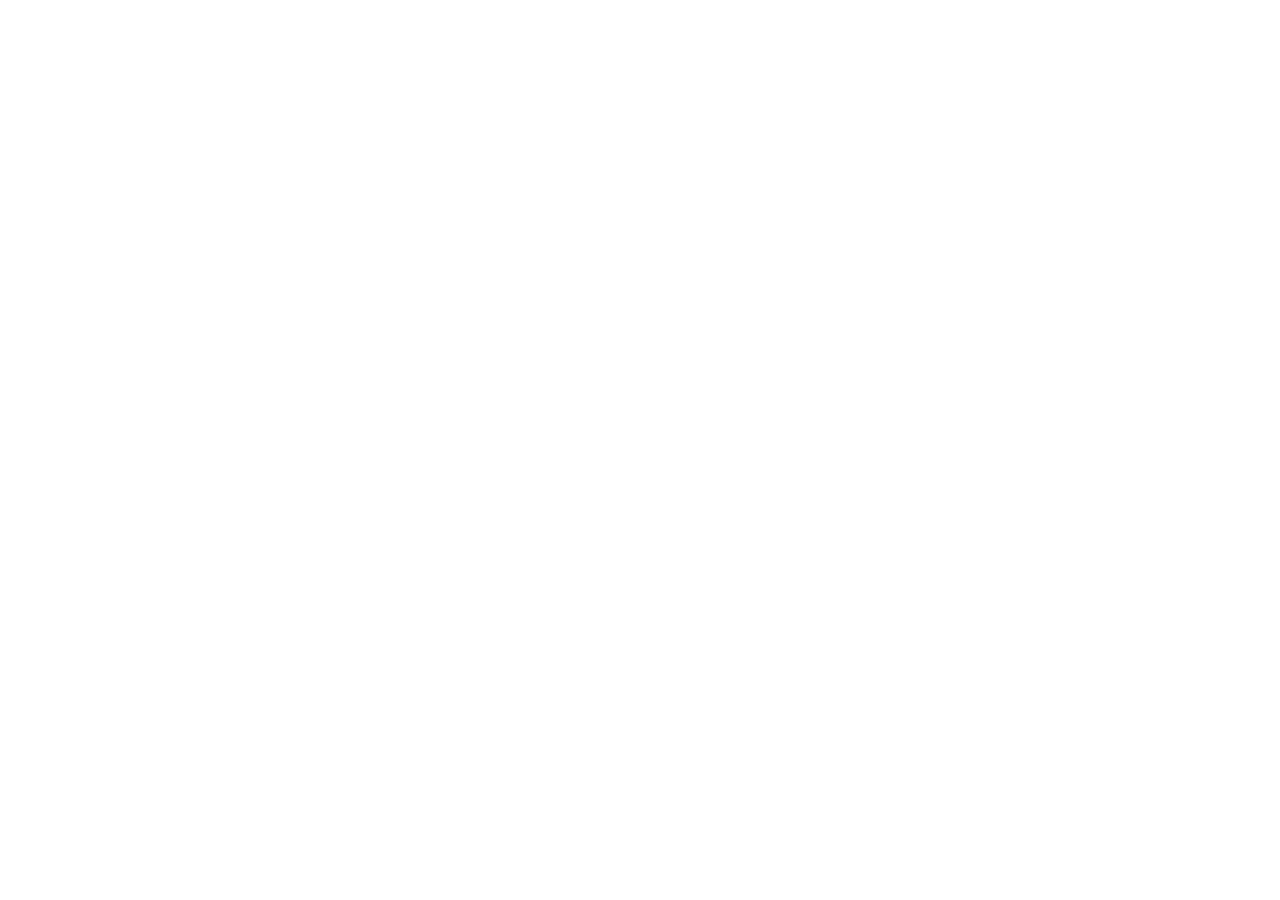
==== commit d0580097: "Redirect sobersteps → sobersteps-landing Made-with: Cursor" ====
--- a/index.html
+++ b/index.html
@@ -2,37 +2,9 @@
 <html lang="en">
 <head>
   <meta charset="UTF-8" />
-  <meta name="viewport" content="width=device-width, initial-scale=1.0" />
-  <title>SoberSteps – Join the Waitlist</title>
-  <style>
-    *, *::before, *::after { box-sizing: border-box; margin: 0; padding: 0; }
-    body { font-family: 'Segoe UI', system-ui, sans-serif; background: #0f1117; color: #f0f0f0; min-height: 100vh; display: flex; align-items: center; justify-content: center; padding: 2rem 1rem; }
-    .card { background: #1a1d27; border: 1px solid #2a2d3e; border-radius: 20px; max-width: 520px; width: 100%; padding: 3rem 2.5rem; text-align: center; box-shadow: 0 20px 60px rgba(0,0,0,0.5); }
-    .badge { display: inline-block; background: rgba(99,102,241,0.15); color: #818cf8; border: 1px solid rgba(99,102,241,0.3); border-radius: 999px; font-size: 0.75rem; font-weight: 600; letter-spacing: 0.08em; text-transform: uppercase; padding: 0.35rem 1rem; margin-bottom: 1.5rem; }
-    .logo { font-size: 2.8rem; margin-bottom: 0.5rem; }
-    h1 { font-size: 2rem; font-weight: 800; background: linear-gradient(135deg, #a78bfa, #60a5fa); -webkit-background-clip: text; -webkit-text-fill-color: transparent; background-clip: text; margin-bottom: 1rem; }
-    p.sub { color: #9ca3af; font-size: 1rem; line-height: 1.6; margin-bottom: 2rem; }
-    .cta { display: block; width: 100%; padding: 0.9rem; border-radius: 12px; border: none; background: linear-gradient(135deg, #6366f1, #3b82f6); color: #fff; font-size: 1rem; font-weight: 700; text-align: center; text-decoration: none; cursor: pointer; transition: opacity 0.2s, transform 0.1s; }
-    .cta:hover { opacity: 0.9; transform: translateY(-1px); }
-    .note { margin-top: 1rem; font-size: 0.78rem; color: #4b5563; }
-    .features { display: flex; justify-content: center; gap: 1.5rem; margin-top: 2.5rem; flex-wrap: wrap; }
-    .feature { font-size: 0.82rem; color: #6b7280; display: flex; align-items: center; gap: 0.4rem; }
-    .feature span.icon { font-size: 1rem; }
-  </style>
+  <meta http-equiv="refresh" content="0;url=https://soberstepsdev.github.io/sobersteps-landing/" />
+  <title>Redirect to SoberSteps</title>
+  <script>location.href='https://soberstepsdev.github.io/sobersteps-landing/';</script>
 </head>
-<body>
-  <div class="card">
-    <div class="badge">🚀 Early Access</div>
-    <div class="logo">🧭</div>
-    <h1>SoberSteps</h1>
-    <p class="sub">The app that walks with you through sobriety, one step at a time.<br>Join the waitlist and be the first to know.</p>
-    <a href="https://soberstepsdev.github.io/sobersteps-landing/#waitlist" class="cta">Join the waitlist →</a>
-    <p class="note">No spam. Unsubscribe anytime.</p>
-    <div class="features">
-      <div class="feature"><span class="icon">✅</span> Sobriety journal</div>
-      <div class="feature"><span class="icon">🏆</span> Goals & rewards</div>
-      <div class="feature"><span class="icon">🤝</span> Community support</div>
-    </div>
-  </div>
-</body>
+<body><p><a href="https://soberstepsdev.github.io/sobersteps-landing/">SoberSteps →</a></p></body>
 </html>
